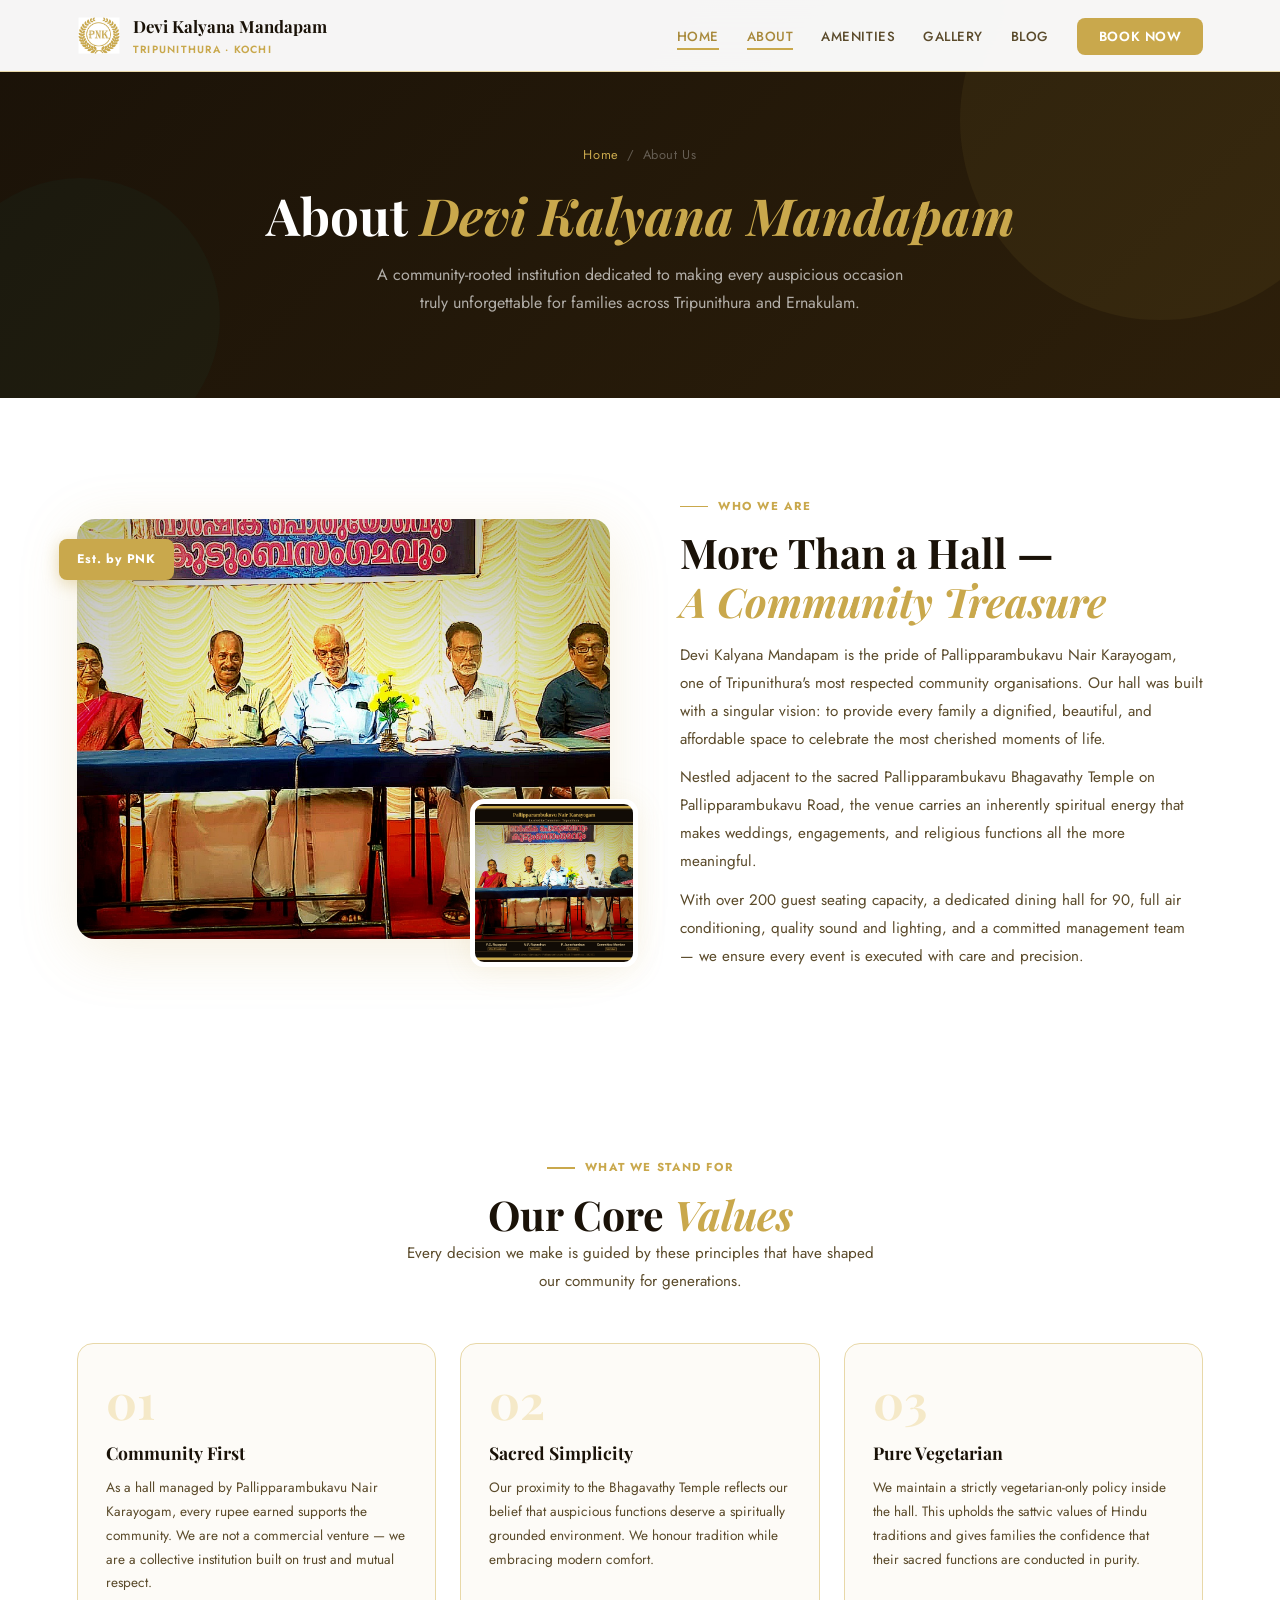
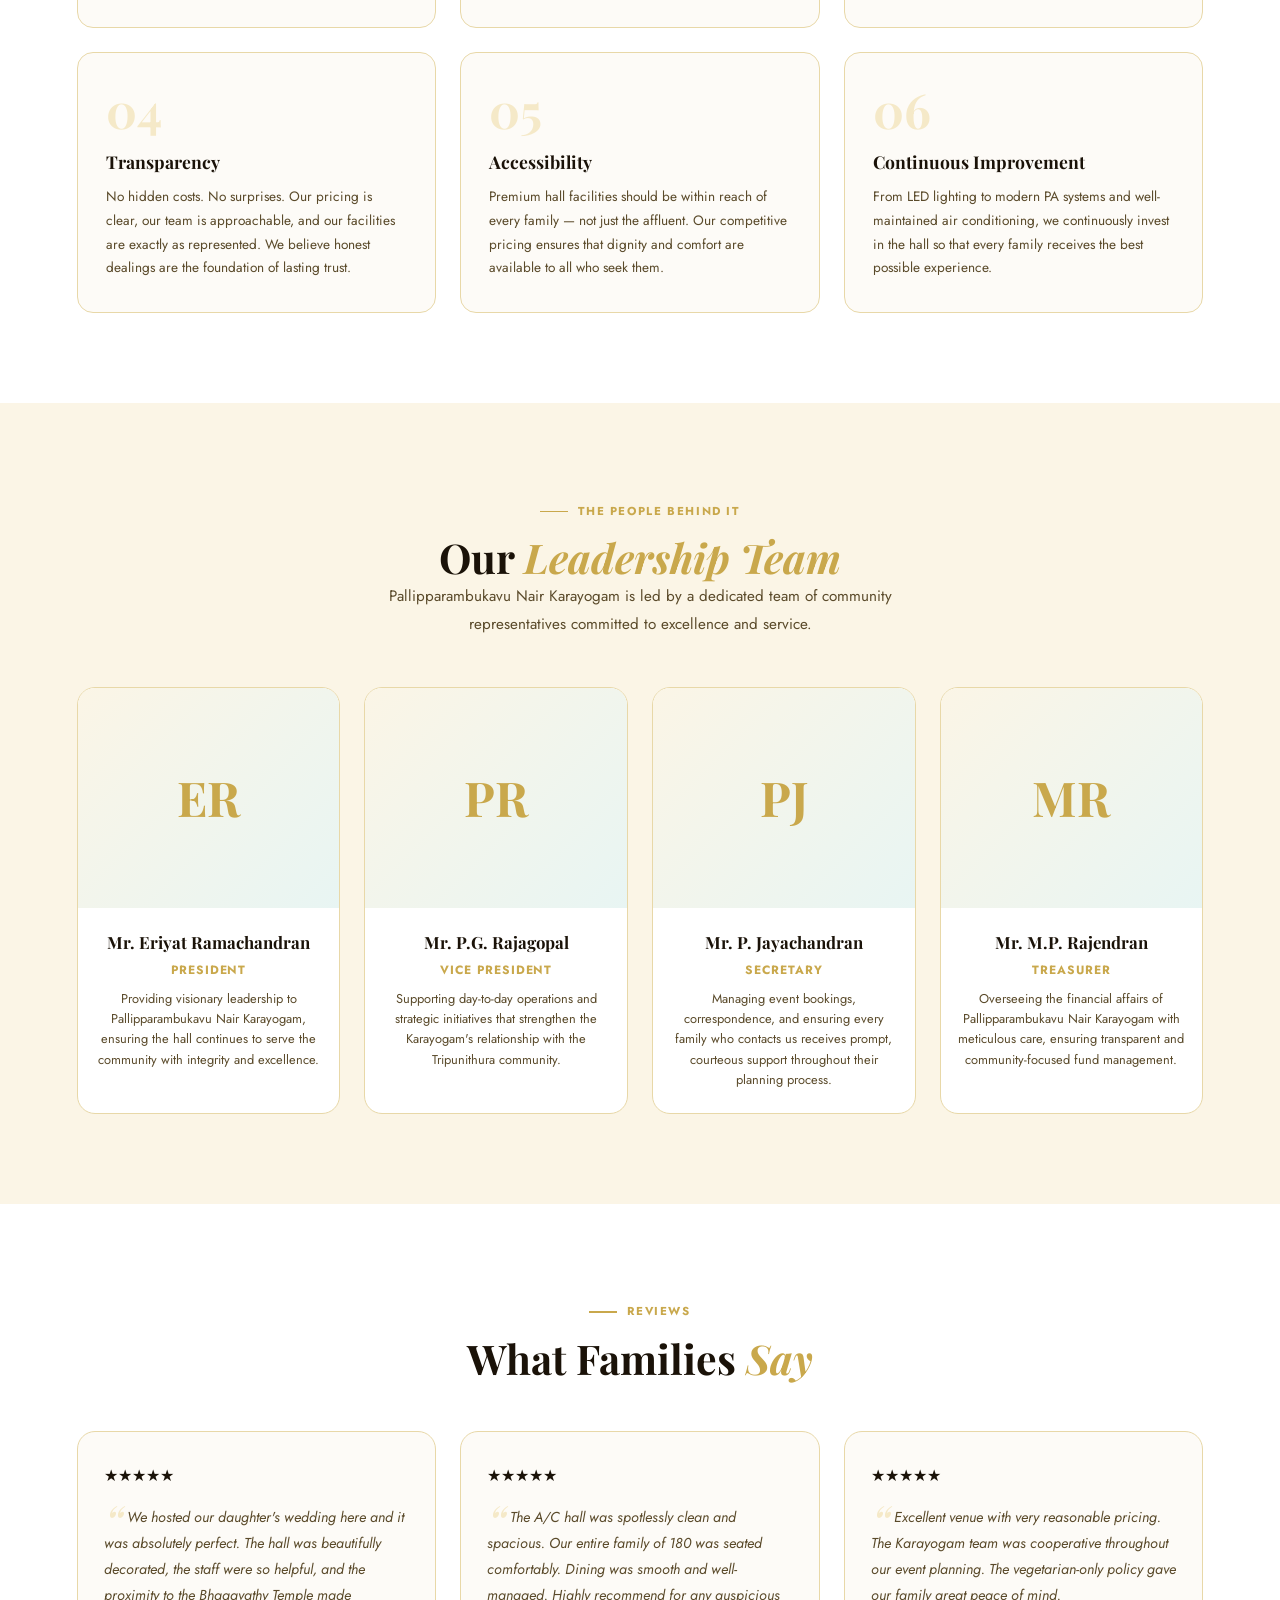
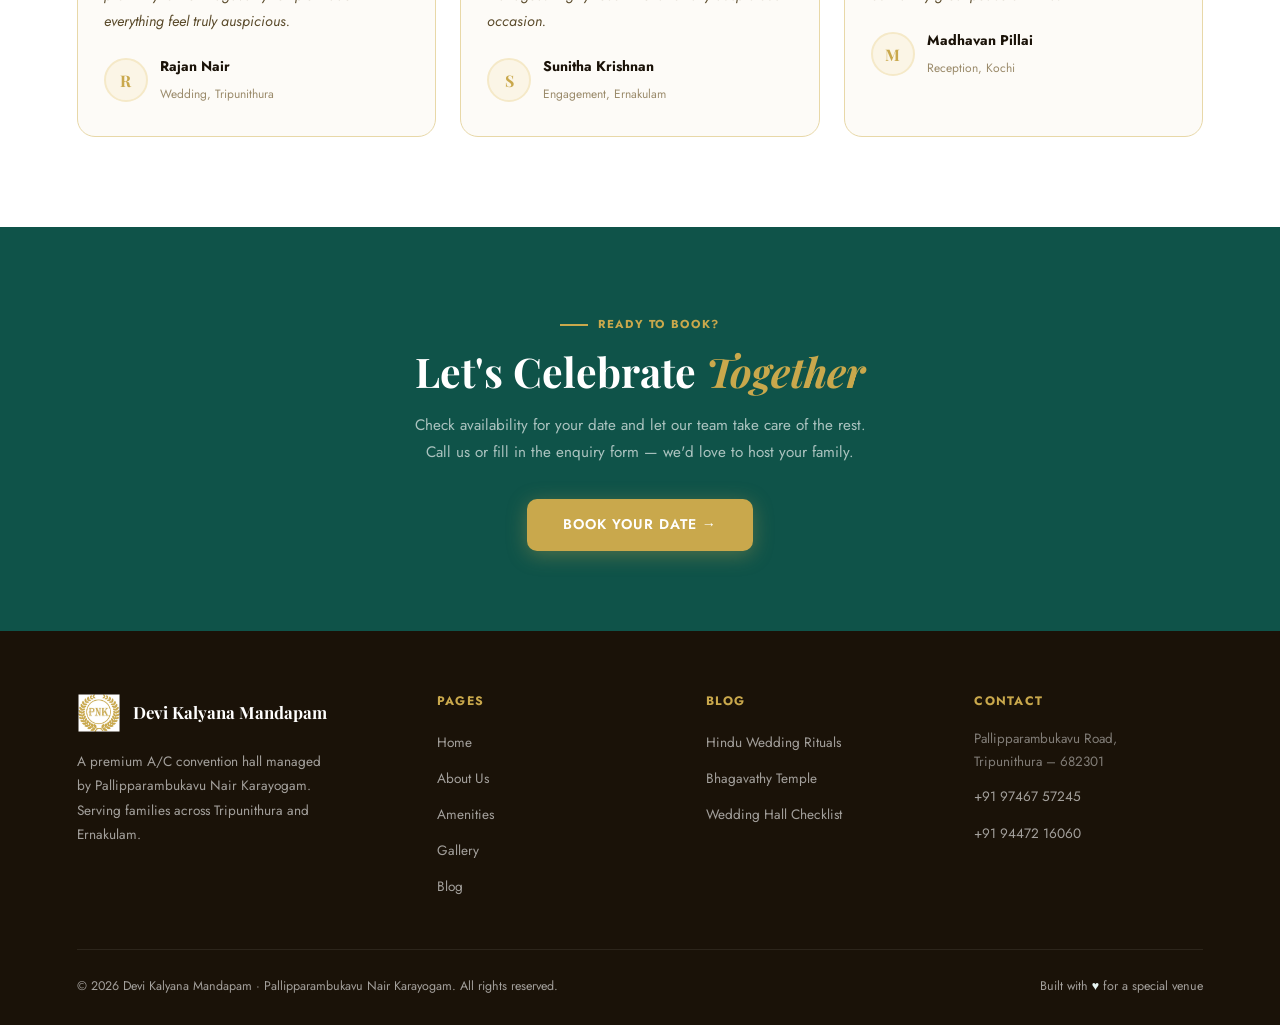
==== about/index.html @ cd29abdc "Add files via upload" ====
<!DOCTYPE html>
<html lang="en">
<head>
  <meta charset="UTF-8" />
  <meta name="viewport" content="width=device-width, initial-scale=1.0" />
  <link rel="icon" type="image/x-icon" href="../assets/favicom.png" />
  <title>About Us – Devi Kalyana Mandapam | Pallipparambukavu Nair Karayogam</title>
  <meta name="description" content="Learn about Devi Kalyana Mandapam and the Pallipparambukavu Nair Karayogam team behind it. A community-trusted convention hall in Tripunithura serving families since generations." />
  <link rel="canonical" href="https://devikalyanamandapam.in/about/" />
  <link rel="preconnect" href="https://fonts.googleapis.com" />
  <link rel="preconnect" href="https://fonts.gstatic.com" crossorigin />
  <link href="https://fonts.googleapis.com/css2?family=Playfair+Display:ital,wght@0,400;0,600;0,700;1,400;1,600&family=Jost:wght@300;400;500;600&display=swap" rel="stylesheet" />
  <link rel="stylesheet" href="../css/style.css" />
</head>
<body>

<!-- NAV -->
<nav id="navbar">
  <div class="nav-brand">
    <img src="../assets/PNK_Logo_Golden.png" alt="PNK Logo" class="nav-logo-img" />
    <div class="nav-brand-text"><span>Devi Kalyana Mandapam</span><span>Tripunithura · Kochi</span></div>
  </div>
  <ul class="nav-links">
    <li><a href="../index.html">Home</a></li>
    <li><a href="index.html" class="active">About</a></li>
    <li><a href="../amenities/index.html">Amenities</a></li>
    <li><a href="../gallery/index.html">Gallery</a></li>
    <li><a href="../blog/index.html">Blog</a></li>
    <li><a href="../index.html#contact" class="btn-nav">Book Now</a></li>
  </ul>
  <div class="hamburger" id="hamburger"><span></span><span></span><span></span></div>
</nav>
<div class="mobile-menu" id="mobileMenu">
  <a href="../index.html" class="mobile-link">Home</a>
  <a href="index.html" class="mobile-link">About</a>
  <a href="../amenities/index.html" class="mobile-link">Amenities</a>
  <a href="../gallery/index.html" class="mobile-link">Gallery</a>
  <a href="../blog/index.html" class="mobile-link">Blog</a>
  <a href="../index.html#contact" class="mobile-link">Contact &amp; Book</a>
</div>

<!-- PAGE HERO -->
<div class="page-hero">
  <div class="page-hero-inner">
    <div class="page-hero-breadcrumb"><a href="../index.html">Home</a><span>/</span><span>About Us</span></div>
    <h1>About <em>Devi Kalyana Mandapam</em></h1>
    <p>A community-rooted institution dedicated to making every auspicious occasion truly unforgettable for families across Tripunithura and Ernakulam.</p>
  </div>
</div>

<!-- ABOUT INTRO -->
<section class="about-page-intro">
  <div class="section-inner">
    <div class="about-grid">
      <div class="about-img-stack reveal">
        <img src="../assets/team-about-page.jpg" onerror="this.style.background='linear-gradient(135deg,#f5e9c8,#fbf5e6)';this.style.height='420px';this.removeAttribute('src')" alt="Devi Kalyana Mandapam decorated for engagement ceremony" class="about-img-main" />
        <img src="../assets/team-premium-card.jpg" onerror="this.style.display='none'" alt="Hall stage setup" class="about-img-thumb" />
        <div class="about-badge">Est. by PNK</div>
      </div>
      <div class="about-text reveal">
        <div class="section-tag">Who We Are</div>
        <h2 class="section-title">More Than a Hall —<br><em>A Community Treasure</em></h2>
        <p class="section-body">Devi Kalyana Mandapam is the pride of Pallipparambukavu Nair Karayogam, one of Tripunithura's most respected community organisations. Our hall was built with a singular vision: to provide every family a dignified, beautiful, and affordable space to celebrate the most cherished moments of life.</p>
        <p class="section-body mt-10">Nestled adjacent to the sacred Pallipparambukavu Bhagavathy Temple on Pallipparambukavu Road, the venue carries an inherently spiritual energy that makes weddings, engagements, and religious functions all the more meaningful.</p>
        <p class="section-body mt-10">With over 200 guest seating capacity, a dedicated dining hall for 90, full air conditioning, quality sound and lighting, and a committed management team — we ensure every event is executed with care and precision.</p>
      </div>
    </div>
  </div>
</section>

<!-- VALUES -->
<section class="values-section">
  <div class="section-inner">
    <div style="text-align:center;margin-bottom:14px" class="reveal">
      <div class="section-tag" style="justify-content:center">What We Stand For</div>
      <h2 class="section-title">Our Core <em>Values</em></h2>
      <p class="section-body" style="max-width:480px;margin:0 auto">Every decision we make is guided by these principles that have shaped our community for generations.</p>
    </div>
    <div class="values-grid">
      <div class="value-card reveal"><div class="value-num">01</div><h3>Community First</h3><p>As a hall managed by Pallipparambukavu Nair Karayogam, every rupee earned supports the community. We are not a commercial venture — we are a collective institution built on trust and mutual respect.</p></div>
      <div class="value-card reveal"><div class="value-num">02</div><h3>Sacred Simplicity</h3><p>Our proximity to the Bhagavathy Temple reflects our belief that auspicious functions deserve a spiritually grounded environment. We honour tradition while embracing modern comfort.</p></div>
      <div class="value-card reveal"><div class="value-num">03</div><h3>Pure Vegetarian</h3><p>We maintain a strictly vegetarian-only policy inside the hall. This upholds the sattvic values of Hindu traditions and gives families the confidence that their sacred functions are conducted in purity.</p></div>
      <div class="value-card reveal"><div class="value-num">04</div><h3>Transparency</h3><p>No hidden costs. No surprises. Our pricing is clear, our team is approachable, and our facilities are exactly as represented. We believe honest dealings are the foundation of lasting trust.</p></div>
      <div class="value-card reveal"><div class="value-num">05</div><h3>Accessibility</h3><p>Premium hall facilities should be within reach of every family — not just the affluent. Our competitive pricing ensures that dignity and comfort are available to all who seek them.</p></div>
      <div class="value-card reveal"><div class="value-num">06</div><h3>Continuous Improvement</h3><p>From LED lighting to modern PA systems and well-maintained air conditioning, we continuously invest in the hall so that every family receives the best possible experience.</p></div>
    </div>
  </div>
</section>

<!-- TEAM -->
<section class="team-section">
  <div class="section-inner">
    <div style="text-align:center;margin-bottom:14px" class="reveal">
      <div class="section-tag" style="justify-content:center">The People Behind It</div>
      <h2 class="section-title">Our <em>Leadership Team</em></h2>
      <p class="section-body" style="max-width:520px;margin:0 auto">Pallipparambukavu Nair Karayogam is led by a dedicated team of community representatives committed to excellence and service.</p>
    </div>
    <div class="team-grid">

      <div class="team-card reveal">
        <div class="team-photo">
          <!--   <img src="../assets/team-president.jpg" alt="Mr. Eriyat Ramachandran" /> -->
          <div class="team-photo-placeholder">ER</div>
        </div>
        <div class="team-info">
          <h3>Mr. Eriyat Ramachandran</h3>
          <span class="role">President</span>
          <p>Providing visionary leadership to Pallipparambukavu Nair Karayogam, ensuring the hall continues to serve the community with integrity and excellence.</p>
        </div>
      </div>

      <div class="team-card reveal">
        <div class="team-photo">
          <!-- <img src="../assets/team-vp.jpg" alt="Mr. P.G. Rajagopal" /> -->
          <div class="team-photo-placeholder">PR</div>
        </div>
        <div class="team-info">
          <h3>Mr. P.G. Rajagopal</h3>
          <span class="role">Vice President</span>
          <p>Supporting day-to-day operations and strategic initiatives that strengthen the Karayogam's relationship with the Tripunithura community.</p>
        </div>
      </div>

      <div class="team-card reveal">
        <div class="team-photo">
          <!--   <img src="../assets/team-secretary.jpg" alt="Mr. P. Jayachandran" /> -->
          <div class="team-photo-placeholder">PJ</div>
        </div>
        <div class="team-info">
          <h3>Mr. P. Jayachandran</h3>
          <span class="role">Secretary</span>
          <p>Managing event bookings, correspondence, and ensuring every family who contacts us receives prompt, courteous support throughout their planning process.</p>
        </div>
      </div>

      <div class="team-card reveal">
        <div class="team-photo">
          <!--   <img src="../assets/team-treasurer.jpg" alt="Mr. M.P. Rajendran" /> -->
          <div class="team-photo-placeholder">MR</div>
        </div>
        <div class="team-info">
          <h3>Mr. M.P. Rajendran</h3>
          <span class="role">Treasurer</span>
          <p>Overseeing the financial affairs of Pallipparambukavu Nair Karayogam with meticulous care, ensuring transparent and community-focused fund management.</p>
        </div>
      </div>

    </div>

    
  </div>
</section>

<!-- TESTIMONIALS -->
<section id="testimonials" style="background:var(--white)">
  <div class="section-inner">
    <div style="text-align:center;margin-bottom:14px" class="reveal">
      <div class="section-tag" style="justify-content:center">Reviews</div>
      <h2 class="section-title">What Families <em>Say</em></h2>
    </div>
    <div class="testimonials-grid">
      <div class="testi-card reveal"><div class="testi-stars">★★★★★</div><p class="testi-text">We hosted our daughter's wedding here and it was absolutely perfect. The hall was beautifully decorated, the staff were so helpful, and the proximity to the Bhagavathy Temple made everything feel truly auspicious.</p><div class="testi-author"><div class="testi-avatar">R</div><div><strong>Rajan Nair</strong><span>Wedding, Tripunithura</span></div></div></div>
      <div class="testi-card reveal"><div class="testi-stars">★★★★★</div><p class="testi-text">The A/C hall was spotlessly clean and spacious. Our entire family of 180 was seated comfortably. Dining was smooth and well-managed. Highly recommend for any auspicious occasion.</p><div class="testi-author"><div class="testi-avatar">S</div><div><strong>Sunitha Krishnan</strong><span>Engagement, Ernakulam</span></div></div></div>
      <div class="testi-card reveal"><div class="testi-stars">★★★★★</div><p class="testi-text">Excellent venue with very reasonable pricing. The Karayogam team was cooperative throughout our event planning. The vegetarian-only policy gave our family great peace of mind.</p><div class="testi-author"><div class="testi-avatar">M</div><div><strong>Madhavan Pillai</strong><span>Reception, Kochi</span></div></div></div>
    </div>
  </div>
</section>

<!-- CTA -->
<section style="background:var(--teal-dark);text-align:center;padding:80px 6%">
  <div class="section-inner">
    <div class="reveal">
      <div class="section-tag why-tag" style="justify-content:center">Ready to Book?</div>
      <h2 class="section-title why-title" style="margin-bottom:16px">Let's Celebrate <em>Together</em></h2>
      <p style="color:rgba(255,255,255,0.65);max-width:480px;margin:0 auto 32px;font-size:0.95rem;line-height:1.8">Check availability for your date and let our team take care of the rest. Call us or fill in the enquiry form — we'd love to host your family.</p>
      <a href="../index.html#contact" class="btn-gold">Book Your Date →</a>
    </div>
  </div>
</section>

<!-- FOOTER -->
<footer>
  <div class="footer-grid">
    <div class="footer-brand"><div class="footer-brand-logo"><img src="../assets/PNK_Logo_Golden.png" alt="PNK Logo" /><span>Devi Kalyana Mandapam</span></div><p>A premium A/C convention hall managed by Pallipparambukavu Nair Karayogam. Serving families across Tripunithura and Ernakulam.</p></div>
    <div class="footer-col"><h4>Pages</h4><ul><li><a href="../index.html">Home</a></li><li><a href="index.html">About Us</a></li><li><a href="../amenities/index.html">Amenities</a></li><li><a href="../gallery/index.html">Gallery</a></li><li><a href="../blog/index.html">Blog</a></li></ul></div>
    <div class="footer-col"><h4>Blog</h4><ul><li><a href="../blog/hindu-wedding-rituals-guide.html">Hindu Wedding Rituals</a></li><li><a href="../blog/pallipparambukavu-bhagavathy-temple.html">Bhagavathy Temple</a></li><li><a href="../blog/wedding-hall-checklist-kerala.html">Wedding Hall Checklist</a></li></ul></div>
    <div class="footer-col"><h4>Contact</h4><ul><li style="font-size:.84rem;line-height:1.7;color:rgba(255,255,255,0.45)">Pallipparambukavu Road,<br>Tripunithura – 682301</li><li><a href="tel:+919746757245">+91 97467 57245</a></li><li><a href="tel:+919447216060">+91 94472 16060</a></li></ul></div>
  </div>
  <div class="footer-bottom"><p>©  <span class="current-year"></span> Devi Kalyana Mandapam · Pallipparambukavu Nair Karayogam. All rights reserved.</p><p>Built with <span style="color:var(--teal-light)">♥</span> for a special venue</p></div>
</footer>

<script src="../js/main.js"></script>
</body>
</html>
---- css/style.css ----
/* ═══════════════════════════════════════
   DEVI KALYANA MANDAPAM — MAIN STYLESHEET
   ═══════════════════════════════════════ */

/* ── CSS VARIABLES ── */
:root {
  --gold:        #C9A84C;
  --gold-dark:   #A8893A;
  --gold-light:  #F0D98A;
  --gold-pale:   #FBF5E6;
  --gold-tint:   #F5E9C8;
  --white:       #FFFFFF;
  --off-white:   #FDFBF7;
  --teal:        #1A7A6E;
  --teal-dark:   #0F5349;
  --teal-light:  #E8F5F3;
  --text-dark:   #1A1208;
  --text-mid:    #5A4A2A;
  --text-light:  #9A8A6A;
  --border:      #E8D8A8;
  --shadow:      0 4px 30px rgba(201,168,76,0.12);
  --shadow-lg:   0 12px 60px rgba(201,168,76,0.18);
  --ff-head:     'Playfair Display', serif;
  --ff-body:     'Jost', sans-serif;
  --radius:      14px;
  --transition:  0.35s cubic-bezier(0.4,0,0.2,1);
}

/* ── RESET ── */
*, *::before, *::after { box-sizing: border-box; margin: 0; padding: 0; }
html { scroll-behavior: smooth; font-size: 16px; }
body {
  font-family: var(--ff-body);
  background: var(--off-white);
  color: var(--text-dark);
  line-height: 1.7;
  overflow-x: hidden;
}
img { max-width: 100%; display: block; }
a { text-decoration: none; color: inherit; }
ul { list-style: none; }

/* ── SCROLLBAR ── */
::-webkit-scrollbar { width: 5px; }
::-webkit-scrollbar-track { background: var(--gold-pale); }
::-webkit-scrollbar-thumb { background: var(--gold); border-radius: 3px; }

/* ═══════════════════════════════════════
   NAV
═══════════════════════════════════════ */
nav {
  position: fixed; top: 0; left: 0; right: 0; z-index: 999;
  display: flex; align-items: center; justify-content: space-between;
  padding: 0 6%; height: 72px;
  background: rgba(255,255,255,0.96);
  backdrop-filter: blur(16px);
  border-bottom: 1px solid var(--border);
  transition: box-shadow var(--transition);
}
nav.scrolled { box-shadow: 0 2px 30px rgba(201,168,76,0.15); }

.nav-brand { display: flex; align-items: center; gap: 12px; }
.nav-logo-img { width: 44px; height: 44px; object-fit: contain; }
.nav-brand-text span:first-child {
  display: block; font-family: var(--ff-head);
  font-size: 1.05rem; font-weight: 700; color: var(--text-dark);
}
.nav-brand-text span:last-child {
  display: block; font-size: 0.65rem; color: var(--gold);
  letter-spacing: 0.12em; text-transform: uppercase; font-weight: 600;
}

.nav-links { display: flex; align-items: center; gap: 28px; }
.nav-links a {
  font-size: 0.83rem; font-weight: 500; color: var(--text-mid);
  letter-spacing: 0.04em; text-transform: uppercase;
  position: relative; transition: color var(--transition);
}
.nav-links a::after {
  content: ''; position: absolute; bottom: -4px; left: 0;
  width: 0; height: 1.5px; background: var(--gold);
  transition: width var(--transition);
}
.nav-links a:hover, .nav-links a.active { color: var(--gold-dark); }
.nav-links a:hover::after, .nav-links a.active::after { width: 100%; }

.btn-nav {
  padding: 9px 22px; background: var(--gold);
  color: var(--white) !important; border-radius: 8px;
  font-weight: 600 !important;
  transition: background var(--transition), transform var(--transition) !important;
}
.btn-nav:hover { background: var(--gold-dark) !important; transform: translateY(-1px); }
.btn-nav::after { display: none !important; }

.hamburger { display: none; flex-direction: column; gap: 5px; cursor: pointer; padding: 5px; }
.hamburger span { display: block; width: 24px; height: 2px; background: var(--text-dark); border-radius: 2px; transition: var(--transition); }

/* ── MOBILE MENU ── */
.mobile-menu {
  display: none; position: fixed; top: 72px; left: 0; right: 0;
  background: var(--white); border-bottom: 1px solid var(--border);
  padding: 20px 6% 28px; z-index: 998;
  flex-direction: column; gap: 14px;
  box-shadow: var(--shadow);
}
.mobile-menu.open { display: flex; }
.mobile-menu a {
  font-size: 0.92rem; font-weight: 500; color: var(--text-mid);
  padding: 7px 0; border-bottom: 1px solid var(--border);
}

/* ═══════════════════════════════════════
   PAGE HERO (inner pages)
═══════════════════════════════════════ */
.page-hero {
  padding: 140px 6% 80px;
  background: linear-gradient(135deg, var(--text-dark) 0%, #2d1f0a 100%);
  text-align: center; position: relative; overflow: hidden;
}
.page-hero::before {
  content: ''; position: absolute; top: -80px; right: -80px;
  width: 400px; height: 400px; border-radius: 50%;
  background: rgba(201,168,76,0.07); pointer-events: none;
}
.page-hero::after {
  content: ''; position: absolute; bottom: -60px; left: -60px;
  width: 280px; height: 280px; border-radius: 50%;
  background: rgba(26,122,110,0.06); pointer-events: none;
}
.page-hero-inner { position: relative; z-index: 2; }
.page-hero-breadcrumb {
  display: inline-flex; align-items: center; gap: 8px;
  color: rgba(255,255,255,0.5); font-size: 0.8rem;
  margin-bottom: 20px; letter-spacing: 0.05em;
}
.page-hero-breadcrumb a { color: var(--gold); transition: opacity var(--transition); }
.page-hero-breadcrumb a:hover { opacity: 0.8; }
.page-hero-breadcrumb span { color: rgba(255,255,255,0.3); }
.page-hero h1 {
  font-family: var(--ff-head); font-size: clamp(2.2rem, 4vw, 3.4rem);
  font-weight: 700; color: var(--white); line-height: 1.15; margin-bottom: 16px;
}
.page-hero h1 em { font-style: italic; color: var(--gold); }
.page-hero p {
  color: rgba(255,255,255,0.65); font-size: 1rem;
  max-width: 540px; margin: 0 auto; line-height: 1.8;
}

/* ═══════════════════════════════════════
   SECTIONS — SHARED
═══════════════════════════════════════ */
section { padding: 90px 6%; }
.section-inner { max-width: 1160px; margin: 0 auto; }

.section-tag {
  display: inline-flex; align-items: center; gap: 10px;
  font-size: 0.72rem; font-weight: 700; letter-spacing: 0.14em;
  text-transform: uppercase; color: var(--gold); margin-bottom: 12px;
}
.section-tag::before {
  content: ''; width: 28px; height: 1.5px;
  background: var(--gold); display: block;
}
.section-title {
  font-family: var(--ff-head);
  font-size: clamp(1.9rem, 3.2vw, 2.65rem);
  font-weight: 700; color: var(--text-dark); line-height: 1.2;
}
.section-title em { font-style: italic; color: var(--gold); }
.section-body { color: var(--text-mid); font-size: 0.95rem; line-height: 1.85; margin-top: 14px; }
.mt-10 { margin-top: 10px; }

/* ── BUTTONS ── */
.btn-gold {
  display: inline-block; padding: 14px 36px;
  background: var(--gold); color: var(--white);
  border-radius: 10px; font-weight: 600; font-size: 0.88rem;
  letter-spacing: 0.07em; text-transform: uppercase;
  transition: all var(--transition);
  box-shadow: 0 4px 20px rgba(201,168,76,0.35);
}
.btn-gold:hover { background: var(--gold-dark); transform: translateY(-2px); box-shadow: 0 8px 32px rgba(201,168,76,0.42); }

.btn-outline-gold {
  display: inline-block; padding: 14px 36px;
  border: 2px solid var(--gold); color: var(--gold-dark);
  border-radius: 10px; font-weight: 600; font-size: 0.88rem;
  letter-spacing: 0.07em; text-transform: uppercase;
  transition: all var(--transition);
}
.btn-outline-gold:hover { background: var(--gold-pale); }

.btn-teal {
  display: inline-block; padding: 12px 28px;
  background: var(--teal); color: var(--white);
  border-radius: 8px; font-weight: 600; font-size: 0.85rem;
  transition: all var(--transition);
}
.btn-teal:hover { background: var(--teal-dark); transform: translateY(-1px); }

/* ── ANIMATIONS ── */
@keyframes fadeDown { from { opacity:0; transform:translateY(-20px); } to { opacity:1; transform:translateY(0); } }
@keyframes fadeUp   { from { opacity:0; transform:translateY(24px);  } to { opacity:1; transform:translateY(0); } }

.reveal { opacity:0; transform:translateY(22px); transition: opacity 0.65s ease, transform 0.65s ease; }
.reveal.visible { opacity:1; transform:translateY(0); }

/* ═══════════════════════════════════════
   HOMEPAGE HERO
═══════════════════════════════════════ */
#home {
  min-height: 100vh;
  background:
    radial-gradient(ellipse at 65% 30%, rgba(201,168,76,0.09) 0%, transparent 60%),
    radial-gradient(ellipse at 20% 80%, rgba(26,122,110,0.07) 0%, transparent 50%),
    var(--white);
  display: flex; align-items: center; justify-content: center;
  padding: 90px 6% 60px; text-align: center;
  position: relative; overflow: hidden;
}
#home::before, #home::after {
  content: ''; position: absolute;
  width: 320px; height: 320px; border-radius: 50%;
  border: 1px solid rgba(201,168,76,0.12); pointer-events: none;
}
#home::before { top: -100px; left: -100px; }
#home::after  { bottom: -100px; right: -100px; }

.hero-inner { max-width: 700px; position: relative; z-index: 2; }

.hero-logo-wrap {
  display: flex; justify-content: center; align-items: center;
  margin: 0 auto 32px;
  width: 160px; height: 160px;
  background: var(--gold-pale); border-radius: 50%;
  border: 2px solid var(--gold-tint);
  box-shadow: 0 0 0 10px rgba(201,168,76,0.06), var(--shadow);
  animation: fadeDown 0.8s ease both;
}
.hero-logo-wrap img { width: 116px; height: 116px; object-fit: contain; }

.hero-divider {
  display: flex; align-items: center; justify-content: center;
  gap: 14px; margin-bottom: 16px;
  animation: fadeUp 0.8s 0.15s ease both;
}
.hero-divider::before { content: ''; flex: 1; max-width: 80px; height: 1px; background: linear-gradient(to right, transparent, var(--gold)); }
.hero-divider::after  { content: ''; flex: 1; max-width: 80px; height: 1px; background: linear-gradient(to left,  transparent, var(--gold)); }
.hero-divider span { font-size: 0.68rem; letter-spacing: 0.18em; text-transform: uppercase; color: var(--gold); font-weight: 600; }

.hero-title { font-family: var(--ff-head); font-size: clamp(2.5rem,5vw,3.9rem); font-weight: 700; color: var(--text-dark); line-height: 1.15; margin-bottom: 8px; animation: fadeUp 0.8s 0.25s ease both; }
.hero-title em { font-style: italic; color: var(--gold); }
.hero-sub { font-family: var(--ff-head); font-size: 0.95rem; color: var(--teal); letter-spacing: 0.1em; text-transform: uppercase; margin-bottom: 20px; animation: fadeUp 0.8s 0.35s ease both; }
.hero-desc { color: var(--text-mid); font-size: 0.96rem; line-height: 1.85; max-width: 510px; margin: 0 auto 36px; animation: fadeUp 0.8s 0.45s ease both; }
.hero-cta { display: flex; gap: 14px; justify-content: center; flex-wrap: wrap; animation: fadeUp 0.8s 0.55s ease both; }

.hero-stats {
  display: flex; justify-content: center; margin-top: 56px;
  background: var(--white); border: 1px solid var(--border);
  border-radius: 16px; box-shadow: var(--shadow); overflow: hidden;
  animation: fadeUp 0.8s 0.65s ease both;
}
.hero-stat { flex: 1; padding: 22px 18px; text-align: center; border-right: 1px solid var(--border); }
.hero-stat:last-child { border-right: none; }
.hero-stat strong { display: block; font-family: var(--ff-head); font-size: 1.85rem; color: var(--gold); font-weight: 700; line-height: 1; }
.hero-stat strong sup { font-size: 0.95rem; }
.hero-stat span { font-size: 0.7rem; color: var(--text-light); text-transform: uppercase; letter-spacing: 0.07em; margin-top: 5px; display: block; }

/* ═══════════════════════════════════════
   ABOUT SECTION (homepage snippet)
═══════════════════════════════════════ */
#about-home { background: var(--gold-pale); }

.about-grid { display: grid; grid-template-columns: 1fr 1fr; gap: 70px; align-items: center; }
.about-img-stack { position: relative; }
.about-img-main { width: 100%; height: 420px; object-fit: cover; border-radius: 18px; box-shadow: var(--shadow-lg); }
.about-img-thumb { position: absolute; bottom: -28px; right: -28px; width: 168px; height: 168px; object-fit: cover; border-radius: 14px; border: 5px solid var(--white); box-shadow: var(--shadow); }
.about-badge { position: absolute; top: 20px; left: -18px; background: var(--gold); color: var(--white); padding: 10px 18px; border-radius: 8px; font-size: 0.78rem; font-weight: 700; letter-spacing: 0.05em; box-shadow: 0 4px 16px rgba(201,168,76,0.4); }
.about-text { padding-left: 10px; }
.about-points { display: grid; grid-template-columns: 1fr 1fr; gap: 12px; margin-top: 26px; }
.about-point { display: flex; align-items: flex-start; gap: 10px; background: var(--white); border-radius: 10px; padding: 13px; border: 1px solid var(--border); }
.apoint-icon { width: 33px; height: 33px; flex-shrink: 0; background: var(--gold); border-radius: 8px; display: flex; align-items: center; justify-content: center; }
.apoint-icon svg { width: 16px; height: 16px; fill: var(--white); stroke: none; }
.about-point strong { display: block; font-size: 0.87rem; color: var(--text-dark); margin-bottom: 2px; }
.about-point p { font-size: 0.79rem; color: var(--text-mid); line-height: 1.4; }

/* ═══════════════════════════════════════
   AMENITIES (homepage snippet + full page)
═══════════════════════════════════════ */
.amenities-head { display: flex; justify-content: space-between; align-items: flex-end; margin-bottom: 46px; flex-wrap: wrap; gap: 20px; }
.amenities-sub { color: var(--text-light); font-size: 0.87rem; max-width: 240px; text-align: right; }
.amenities-grid { display: grid; grid-template-columns: repeat(3,1fr); gap: 20px; }
.amenity-card {
  background: var(--off-white); border: 1px solid var(--border);
  border-radius: 16px; padding: 28px 24px;
  transition: all var(--transition); position: relative; overflow: hidden;
}
.amenity-card::after {
  content: ''; position: absolute; bottom: 0; left: 0; right: 0;
  height: 3px; background: linear-gradient(90deg, var(--gold), var(--gold-light));
  transform: scaleX(0); transform-origin: left; transition: transform var(--transition);
}
.amenity-card:hover { transform: translateY(-5px); box-shadow: var(--shadow-lg); border-color: var(--gold-tint); }
.amenity-card:hover::after { transform: scaleX(1); }
.am-icon { width: 50px; height: 50px; background: var(--gold-pale); border-radius: 12px; display: flex; align-items: center; justify-content: center; margin-bottom: 15px; border: 1px solid var(--gold-tint); transition: background var(--transition); }
.amenity-card:hover .am-icon { background: var(--gold); }
.am-icon svg { width: 23px; height: 23px; fill: none; stroke: var(--gold); stroke-width: 1.8; stroke-linecap: round; stroke-linejoin: round; transition: stroke var(--transition); }
.amenity-card:hover .am-icon svg { stroke: var(--white); }
.amenity-card h3 { font-family: var(--ff-head); font-size: 1.12rem; font-weight: 700; color: var(--text-dark); margin-bottom: 8px; }
.amenity-card p { font-size: 0.84rem; color: var(--text-mid); line-height: 1.7; }

/* Pricing Band */
.pricing-band {
  margin-top: 46px;
  background: linear-gradient(135deg, var(--text-dark) 0%, #2d1f0a 100%);
  border-radius: 20px; padding: 40px 50px;
  display: flex; align-items: center; justify-content: space-between;
  flex-wrap: wrap; gap: 26px; position: relative; overflow: hidden;
}
.pricing-band::before { content: ''; position: absolute; top: -60px; right: -60px; width: 220px; height: 220px; border-radius: 50%; background: rgba(201,168,76,0.07); pointer-events: none; }
.pband-left h3 { font-family: var(--ff-head); font-size: 1.45rem; color: var(--white); font-weight: 700; }
.pband-left p { color: rgba(255,255,255,0.55); font-size: 0.87rem; margin-top: 5px; }
.teal-pill { display: inline-block; background: var(--teal); color: var(--white); padding: 4px 14px; border-radius: 100px; font-size: 0.7rem; letter-spacing: 0.08em; font-weight: 600; text-transform: uppercase; margin-top: 10px; }
.price-boxes { display: flex; gap: 16px; flex-wrap: wrap; }
.price-box { background: rgba(201,168,76,0.12); border: 1px solid rgba(201,168,76,0.3); border-radius: 13px; padding: 18px 26px; text-align: center; min-width: 130px; }
.price-box .plabel { font-size: 0.68rem; text-transform: uppercase; letter-spacing: 0.1em; color: rgba(255,255,255,0.5); }
.price-box .pamount { font-family: var(--ff-head); font-size: 1.95rem; color: var(--gold); font-weight: 700; line-height: 1.1; }
.price-box .ptag { font-size: 0.7rem; color: rgba(255,255,255,0.4); margin-top: 2px; }

/* ═══════════════════════════════════════
   GALLERY (homepage + full page)
═══════════════════════════════════════ */
.gallery-head { text-align: center; margin-bottom: 46px; }
.gallery-head .section-tag { justify-content: center; }
.gallery-desc { margin: 8px auto 0; max-width: 460px; text-align: center; }
.gallery-grid { display: grid; grid-template-columns: repeat(3,1fr); grid-auto-rows: 220px; gap: 14px; }
.g-item { border-radius: 14px; overflow: hidden; position: relative; cursor: pointer; background: linear-gradient(135deg, var(--gold-tint), var(--gold-pale)); }
.g-item:first-child { grid-column: 1 / 3; }
.g-item img { width: 100%; height: 100%; object-fit: cover; transition: transform 0.5s ease; }
.g-item:hover img { transform: scale(1.06); }
.g-overlay { position: absolute; inset: 0; background: linear-gradient(to top, rgba(26,18,8,0.65) 0%, transparent 55%); opacity: 0; transition: opacity var(--transition); display: flex; align-items: flex-end; padding: 16px; }
.g-item:hover .g-overlay { opacity: 1; }
.g-overlay span { color: var(--white); font-size: 0.82rem; font-weight: 600; }

/* ═══════════════════════════════════════
   WHY US
═══════════════════════════════════════ */
#why-us { background: var(--teal-dark); position: relative; overflow: hidden; }
#why-us::before { content: ''; position: absolute; top: -80px; right: -80px; width: 380px; height: 380px; border-radius: 50%; background: rgba(201,168,76,0.06); pointer-events: none; }
.why-grid { display: grid; grid-template-columns: repeat(4,1fr); gap: 20px; margin-top: 44px; }
.why-card { background: rgba(255,255,255,0.05); border: 1px solid rgba(255,255,255,0.08); border-radius: 16px; padding: 26px 22px; transition: all var(--transition); }
.why-card:hover { background: rgba(201,168,76,0.1); border-color: rgba(201,168,76,0.3); transform: translateY(-4px); }
.why-num { font-family: var(--ff-head); font-size: 2.3rem; color: rgba(201,168,76,0.2); font-weight: 700; line-height: 1; margin-bottom: 13px; }
.why-card h4 { font-family: var(--ff-head); font-size: 1.07rem; color: var(--white); font-weight: 700; margin-bottom: 8px; }
.why-card p { font-size: 0.83rem; color: rgba(255,255,255,0.55); line-height: 1.7; }
.why-tag { color: var(--gold) !important; }
.why-title { color: var(--white) !important; }
.why-body { color: rgba(255,255,255,0.6) !important; }

/* ═══════════════════════════════════════
   TESTIMONIALS
═══════════════════════════════════════ */
#testimonials { background: var(--white); }
.testimonials-grid { display: grid; grid-template-columns: repeat(3,1fr); gap: 24px; margin-top: 48px; }
.testi-card {
  background: var(--off-white); border: 1px solid var(--border);
  border-radius: 18px; padding: 30px 26px;
  transition: all var(--transition); position: relative;
}
.testi-card:hover { transform: translateY(-4px); box-shadow: var(--shadow-lg); border-color: var(--gold-tint); }
.testi-stars { display: flex; gap: 4px; margin-bottom: 16px; }
.testi-stars svg { width: 16px; height: 16px; fill: var(--gold); }
.testi-text { font-size: 0.9rem; color: var(--text-mid); line-height: 1.8; font-style: italic; margin-bottom: 20px; }
.testi-text::before { content: '\201C'; font-family: var(--ff-head); font-size: 3rem; color: var(--gold-tint); line-height: 0; vertical-align: -1.2rem; margin-right: 4px; }
.testi-author { display: flex; align-items: center; gap: 12px; }
.testi-avatar {
  width: 44px; height: 44px; border-radius: 50%;
  background: var(--gold-pale); border: 2px solid var(--gold-tint);
  display: flex; align-items: center; justify-content: center;
  font-family: var(--ff-head); font-size: 1rem; color: var(--gold); font-weight: 700;
  flex-shrink: 0;
}
.testi-author strong { display: block; font-size: 0.88rem; color: var(--text-dark); }
.testi-author span { font-size: 0.75rem; color: var(--text-light); }

/* ═══════════════════════════════════════
   BLOG CARDS
═══════════════════════════════════════ */
#blog-home { background: var(--gold-pale); }
.blog-grid { display: grid; grid-template-columns: repeat(3,1fr); gap: 24px; margin-top: 48px; }
.blog-card {
  background: var(--white); border-radius: 16px;
  overflow: hidden; border: 1px solid var(--border);
  transition: all var(--transition);
}
.blog-card:hover { transform: translateY(-4px); box-shadow: var(--shadow-lg); }
.blog-card-img {
  height: 200px; overflow: hidden;
  background: linear-gradient(135deg, var(--gold-tint), var(--teal-light));
}
.blog-card-img img { width: 100%; height: 100%; object-fit: cover; transition: transform 0.5s ease; }
.blog-card:hover .blog-card-img img { transform: scale(1.06); }
.blog-card-body { padding: 22px 20px; }
.blog-tag {
  display: inline-block; font-size: 0.68rem; font-weight: 700;
  letter-spacing: 0.1em; text-transform: uppercase;
  color: var(--teal); background: var(--teal-light);
  padding: 3px 10px; border-radius: 100px; margin-bottom: 10px;
}
.blog-card-body h3 { font-family: var(--ff-head); font-size: 1.05rem; font-weight: 700; color: var(--text-dark); line-height: 1.35; margin-bottom: 10px; }
.blog-card-body h3 a { transition: color var(--transition); }
.blog-card-body h3 a:hover { color: var(--gold-dark); }
.blog-card-body p { font-size: 0.83rem; color: var(--text-mid); line-height: 1.7; }
.blog-meta { display: flex; align-items: center; gap: 12px; margin-top: 16px; padding-top: 14px; border-top: 1px solid var(--border); }
.blog-meta span { font-size: 0.75rem; color: var(--text-light); }
.blog-meta a { font-size: 0.75rem; color: var(--gold-dark); font-weight: 600; margin-left: auto; }

/* ═══════════════════════════════════════
   CONTACT
═══════════════════════════════════════ */
#contact { background: var(--white); }
.contact-grid { display: grid; grid-template-columns: 1fr 1.1fr; gap: 70px; align-items: start; }
.c-cards { display: flex; flex-direction: column; gap: 13px; margin-top: 30px; }
.c-card { display: flex; align-items: flex-start; gap: 13px; padding: 15px 17px; background: var(--gold-pale); border-radius: 12px; border: 1px solid var(--border); }
.c-icon { width: 40px; height: 40px; flex-shrink: 0; background: var(--gold); border-radius: 10px; display: flex; align-items: center; justify-content: center; }
.c-icon svg { width: 18px; height: 18px; fill: none; stroke: var(--white); stroke-width: 2; stroke-linecap: round; stroke-linejoin: round; }
.c-card strong { display: block; font-size: 0.7rem; text-transform: uppercase; letter-spacing: 0.08em; color: var(--gold); margin-bottom: 3px; }
.c-card p { font-size: 0.9rem; color: var(--text-dark); line-height: 1.65; }
.c-card a { color: var(--teal); transition: color var(--transition); }
.c-card a:hover { color: var(--teal-dark); }
.map-box { margin-top: 26px; border-radius: 14px; overflow: hidden; border: 1px solid var(--border); height: 200px; }
.map-box iframe { width: 100%; height: 100%; border: 0; }

/* Contact Form */
.contact-form { background: var(--off-white); border-radius: 20px; padding: 38px; border: 1px solid var(--border); box-shadow: var(--shadow); }
.contact-form h3 { font-family: var(--ff-head); font-size: 1.5rem; color: var(--text-dark); margin-bottom: 26px; }
.f-group { margin-bottom: 17px; }
.f-group label { display: block; font-size: 0.73rem; font-weight: 600; text-transform: uppercase; letter-spacing: 0.07em; color: var(--text-mid); margin-bottom: 6px; }
.f-group input,
.f-group select,
.f-group textarea {
  width: 100%; padding: 11px 14px;
  border: 1.5px solid var(--border); border-radius: 10px;
  font-family: var(--ff-body); font-size: 0.9rem;
  color: var(--text-dark); background: var(--white);
  outline: none; appearance: none;
  transition: border-color var(--transition), box-shadow var(--transition);
}
.f-group input:focus,
.f-group select:focus,
.f-group textarea:focus { border-color: var(--gold); box-shadow: 0 0 0 3px rgba(201,168,76,0.14); }
.f-group textarea { resize: vertical; min-height: 100px; }
.f-row { display: grid; grid-template-columns: 1fr 1fr; gap: 13px; }
.btn-submit {
  width: 100%; padding: 13px;
  background: var(--gold); color: var(--white); border: none;
  border-radius: 10px; font-family: var(--ff-body); font-size: 0.92rem;
  font-weight: 700; letter-spacing: 0.05em; cursor: pointer;
  transition: all var(--transition); margin-top: 4px;
}
.btn-submit:hover { background: var(--gold-dark); transform: translateY(-1px); box-shadow: 0 6px 24px rgba(201,168,76,0.35); }

/* ═══════════════════════════════════════
   FOOTER
═══════════════════════════════════════ */
footer { background: var(--text-dark); color: rgba(255,255,255,0.6); padding: 60px 6% 28px; }
.footer-grid { display: grid; grid-template-columns: 1.4fr 1fr 1fr 1fr; gap: 40px; max-width: 1160px; margin: 0 auto; padding-bottom: 40px; border-bottom: 1px solid rgba(255,255,255,0.08); }
.footer-brand-logo { display: flex; align-items: center; gap: 12px; margin-bottom: 14px; }
.footer-brand-logo img { width: 44px; height: 44px; object-fit: contain; }
.footer-brand-logo span { font-family: var(--ff-head); font-size: 1.05rem; color: var(--white); font-weight: 700; }
.footer-brand p { font-size: 0.85rem; line-height: 1.8; max-width: 260px; }
.footer-col h4 { color: var(--gold); font-size: 0.77rem; font-weight: 700; letter-spacing: 0.1em; text-transform: uppercase; margin-bottom: 16px; }
.footer-col li { margin-bottom: 9px; }
.footer-col a { font-size: 0.85rem; transition: color var(--transition); }
.footer-col a:hover { color: var(--gold); }
.footer-bottom { max-width: 1160px; margin: 26px auto 0; display: flex; justify-content: space-between; align-items: center; flex-wrap: wrap; gap: 10px; }
.footer-bottom p { font-size: 0.78rem; }
.footer-bottom a { color: var(--gold); }

/* ═══════════════════════════════════════
   ABOUT PAGE
═══════════════════════════════════════ */
.about-page-intro { background: var(--white); }
.about-page-intro .about-grid { gap: 60px; }

.team-section { background: var(--gold-pale); }
.team-grid { display: grid; grid-template-columns: repeat(4, 1fr); gap: 24px; margin-top: 48px; }
.team-card {
  background: var(--white); border-radius: 18px; overflow: hidden;
  border: 1px solid var(--border); transition: all var(--transition); text-align: center;
}
.team-card:hover { transform: translateY(-5px); box-shadow: var(--shadow-lg); }
.team-photo {
  height: 220px; overflow: hidden;
  background: linear-gradient(135deg, var(--gold-pale), var(--teal-light));
  position: relative;
}
.team-photo img { width: 100%; height: 100%; object-fit: cover; object-position: top; }
.team-photo-placeholder {
  width: 100%; height: 100%;
  display: flex; align-items: center; justify-content: center;
  font-family: var(--ff-head); font-size: 3rem;
  color: var(--gold); font-weight: 700;
}
.team-info { padding: 20px 16px 22px; }
.team-info h3 { font-family: var(--ff-head); font-size: 1.05rem; font-weight: 700; color: var(--text-dark); margin-bottom: 4px; }
.team-info .role { font-size: 0.75rem; color: var(--gold); font-weight: 700; letter-spacing: 0.08em; text-transform: uppercase; margin-bottom: 8px; display: block; }
.team-info p { font-size: 0.8rem; color: var(--text-mid); line-height: 1.6; }

.values-section { background: var(--white); }
.values-grid { display: grid; grid-template-columns: repeat(3, 1fr); gap: 24px; margin-top: 48px; }
.value-card {
  padding: 32px 28px; border-radius: 16px;
  border: 1px solid var(--border); background: var(--off-white);
  transition: all var(--transition);
}
.value-card:hover { border-color: var(--gold-tint); box-shadow: var(--shadow); }
.value-num { font-family: var(--ff-head); font-size: 3rem; color: var(--gold-tint); font-weight: 700; line-height: 1; margin-bottom: 14px; }
.value-card h3 { font-family: var(--ff-head); font-size: 1.1rem; color: var(--text-dark); margin-bottom: 8px; }
.value-card p { font-size: 0.85rem; color: var(--text-mid); line-height: 1.75; }

/* ═══════════════════════════════════════
   AMENITIES PAGE
═══════════════════════════════════════ */
.amenities-full-grid { display: grid; grid-template-columns: repeat(3,1fr); gap: 22px; }
.amenity-full-card {
  background: var(--white); border: 1px solid var(--border);
  border-radius: 18px; padding: 32px 26px;
  transition: all var(--transition);
}
.amenity-full-card:hover { transform: translateY(-5px); box-shadow: var(--shadow-lg); border-color: var(--gold-tint); }
.amenity-full-card .am-icon { margin-bottom: 18px; }
.amenity-full-card h3 { font-family: var(--ff-head); font-size: 1.2rem; color: var(--text-dark); margin-bottom: 10px; }
.amenity-full-card p { font-size: 0.87rem; color: var(--text-mid); line-height: 1.75; }

.faq-section { background: var(--gold-pale); }
.faq-list { margin-top: 44px; display: flex; flex-direction: column; gap: 14px; }
.faq-item {
  background: var(--white); border-radius: 12px;
  border: 1px solid var(--border); overflow: hidden;
}
.faq-q {
  display: flex; align-items: center; justify-content: space-between;
  padding: 18px 22px; cursor: pointer;
  font-weight: 600; font-size: 0.95rem; color: var(--text-dark);
  transition: color var(--transition);
  user-select: none;
}
.faq-q:hover { color: var(--gold-dark); }
.faq-q svg { width: 20px; height: 20px; stroke: var(--gold); flex-shrink: 0; transition: transform var(--transition); }
.faq-item.open .faq-q svg { transform: rotate(180deg); }
.faq-a { max-height: 0; overflow: hidden; transition: max-height 0.4s ease, padding 0.3s ease; }
.faq-item.open .faq-a { max-height: 300px; }
.faq-a p { padding: 0 22px 18px; font-size: 0.88rem; color: var(--text-mid); line-height: 1.8; }

/* ═══════════════════════════════════════
   GALLERY PAGE
═══════════════════════════════════════ */
.gallery-full-grid {
  display: grid;
  grid-template-columns: repeat(3, 1fr);
  gap: 16px;
}
.gallery-full-item {
  border-radius: 14px; overflow: hidden;
  position: relative; cursor: pointer;
  background: var(--gold-pale);
}
.gallery-full-item img { width: 100%; height: 260px; object-fit: cover; transition: transform 0.5s ease; display: block; }
.gallery-full-item:hover img { transform: scale(1.05); }
.gallery-full-item .g-overlay { opacity: 0; transition: opacity var(--transition); }
.gallery-full-item:hover .g-overlay { opacity: 1; }

/* Lightbox */
.lightbox {
  display: none; position: fixed; inset: 0; z-index: 2000;
  background: rgba(0,0,0,0.92); align-items: center; justify-content: center;
}
.lightbox.open { display: flex; }
.lightbox-img { max-width: 90vw; max-height: 85vh; border-radius: 10px; object-fit: contain; }
.lightbox-close {
  position: absolute; top: 24px; right: 28px;
  color: var(--white); font-size: 2rem; cursor: pointer;
  width: 40px; height: 40px; display: flex; align-items: center; justify-content: center;
  background: rgba(255,255,255,0.1); border-radius: 50%;
}
.lightbox-prev, .lightbox-next {
  position: absolute; top: 50%; transform: translateY(-50%);
  background: rgba(201,168,76,0.3); color: var(--white);
  width: 48px; height: 48px; border-radius: 50%;
  display: flex; align-items: center; justify-content: center;
  cursor: pointer; font-size: 1.4rem;
  transition: background var(--transition);
}
.lightbox-prev:hover, .lightbox-next:hover { background: var(--gold); }
.lightbox-prev { left: 24px; }
.lightbox-next { right: 24px; }

/* ═══════════════════════════════════════
   BLOG PAGE
═══════════════════════════════════════ */
.blog-full-grid { display: grid; grid-template-columns: 1fr 1fr 1fr; gap: 28px; }
.blog-filter { display: flex; gap: 10px; flex-wrap: wrap; margin-bottom: 40px; }
.filter-btn {
  padding: 7px 18px; border-radius: 100px;
  font-size: 0.78rem; font-weight: 600; cursor: pointer;
  border: 1.5px solid var(--border); background: var(--white);
  color: var(--text-mid); transition: all var(--transition);
}
.filter-btn:hover, .filter-btn.active { background: var(--gold); border-color: var(--gold); color: var(--white); }

/* Blog Post (single) */
.blog-post-wrap { max-width: 780px; margin: 0 auto; }
.blog-post-meta { display: flex; gap: 16px; flex-wrap: wrap; align-items: center; margin-bottom: 28px; }
.blog-post-meta .blog-tag { margin-bottom: 0; }
.blog-post-meta span { font-size: 0.8rem; color: var(--text-light); }
.blog-post-hero-img { width: 100%; height: 420px; object-fit: contain; border-radius: 18px; margin-bottom: 40px; box-shadow: var(--shadow-lg); }
.blog-post-content { font-size: 0.97rem; color: var(--text-mid); line-height: 1.9; }
.blog-post-content h2 { font-family: var(--ff-head); font-size: 1.7rem; color: var(--text-dark); margin: 36px 0 14px; }
.blog-post-content h3 { font-family: var(--ff-head); font-size: 1.25rem; color: var(--text-dark); margin: 28px 0 10px; }
.blog-post-content p { margin-bottom: 18px; }
.blog-post-content ul { margin: 16px 0 20px 20px; }
.blog-post-content ul li { list-style: disc; margin-bottom: 8px; }
.blog-post-content blockquote {
  border-left: 4px solid var(--gold); padding: 16px 20px;
  background: var(--gold-pale); border-radius: 0 10px 10px 0;
  margin: 24px 0; font-style: italic; color: var(--text-mid);
}
.blog-post-content strong { color: var(--text-dark); }
.blog-related { margin-top: 60px; padding-top: 50px; border-top: 1px solid var(--border); }
.blog-related h3 { font-family: var(--ff-head); font-size: 1.5rem; color: var(--text-dark); margin-bottom: 28px; }

/* ═══════════════════════════════════════
   RESPONSIVE
═══════════════════════════════════════ */
@media (max-width: 1024px) {
  .footer-grid { grid-template-columns: 1fr 1fr; }
  .team-grid { grid-template-columns: repeat(2, 1fr); }
  .blog-full-grid { grid-template-columns: 1fr 1fr; }
  .gallery-full-grid { grid-template-columns: 1fr 1fr; }
}
@media (max-width: 900px) {
  .about-grid { grid-template-columns: 1fr; gap: 40px; }
  .about-img-thumb, .about-badge { display: none; }
  .amenities-grid, .amenities-full-grid { grid-template-columns: 1fr 1fr; }
  .gallery-grid { grid-template-columns: 1fr 1fr; grid-auto-rows: 200px; }
  .g-item:first-child { grid-column: 1 / 3; }
  .why-grid { grid-template-columns: 1fr 1fr; }
  .contact-grid { grid-template-columns: 1fr; }
  .testimonials-grid { grid-template-columns: 1fr 1fr; }
  .blog-grid { grid-template-columns: 1fr 1fr; }
  .values-grid { grid-template-columns: 1fr 1fr; }
  .nav-links { display: none; }
  .hamburger { display: flex; }
  .pricing-band { padding: 28px 22px; }
  .contact-form { padding: 26px 18px; }
}
@media (max-width: 640px) {
  .amenities-grid, .amenities-full-grid, .why-grid,
  .testimonials-grid, .blog-grid, .blog-full-grid,
  .values-grid, .team-grid, .gallery-full-grid { grid-template-columns: 1fr; }
  .gallery-grid { grid-template-columns: 1fr; grid-auto-rows: 200px; }
  .g-item:first-child { grid-column: 1; }
  .f-row { grid-template-columns: 1fr; }
  section { padding: 70px 5%; }
  .hero-stats { flex-direction: column; }
  .hero-stat { border-right: none; border-bottom: 1px solid var(--border); }
  .hero-stat:last-child { border-bottom: none; }
  .price-boxes { flex-direction: column; }
  .pricing-band { justify-content: center; text-align: center; }
  .footer-grid { grid-template-columns: 1fr; gap: 26px; }
  .page-hero { padding: 120px 5% 60px; }
}
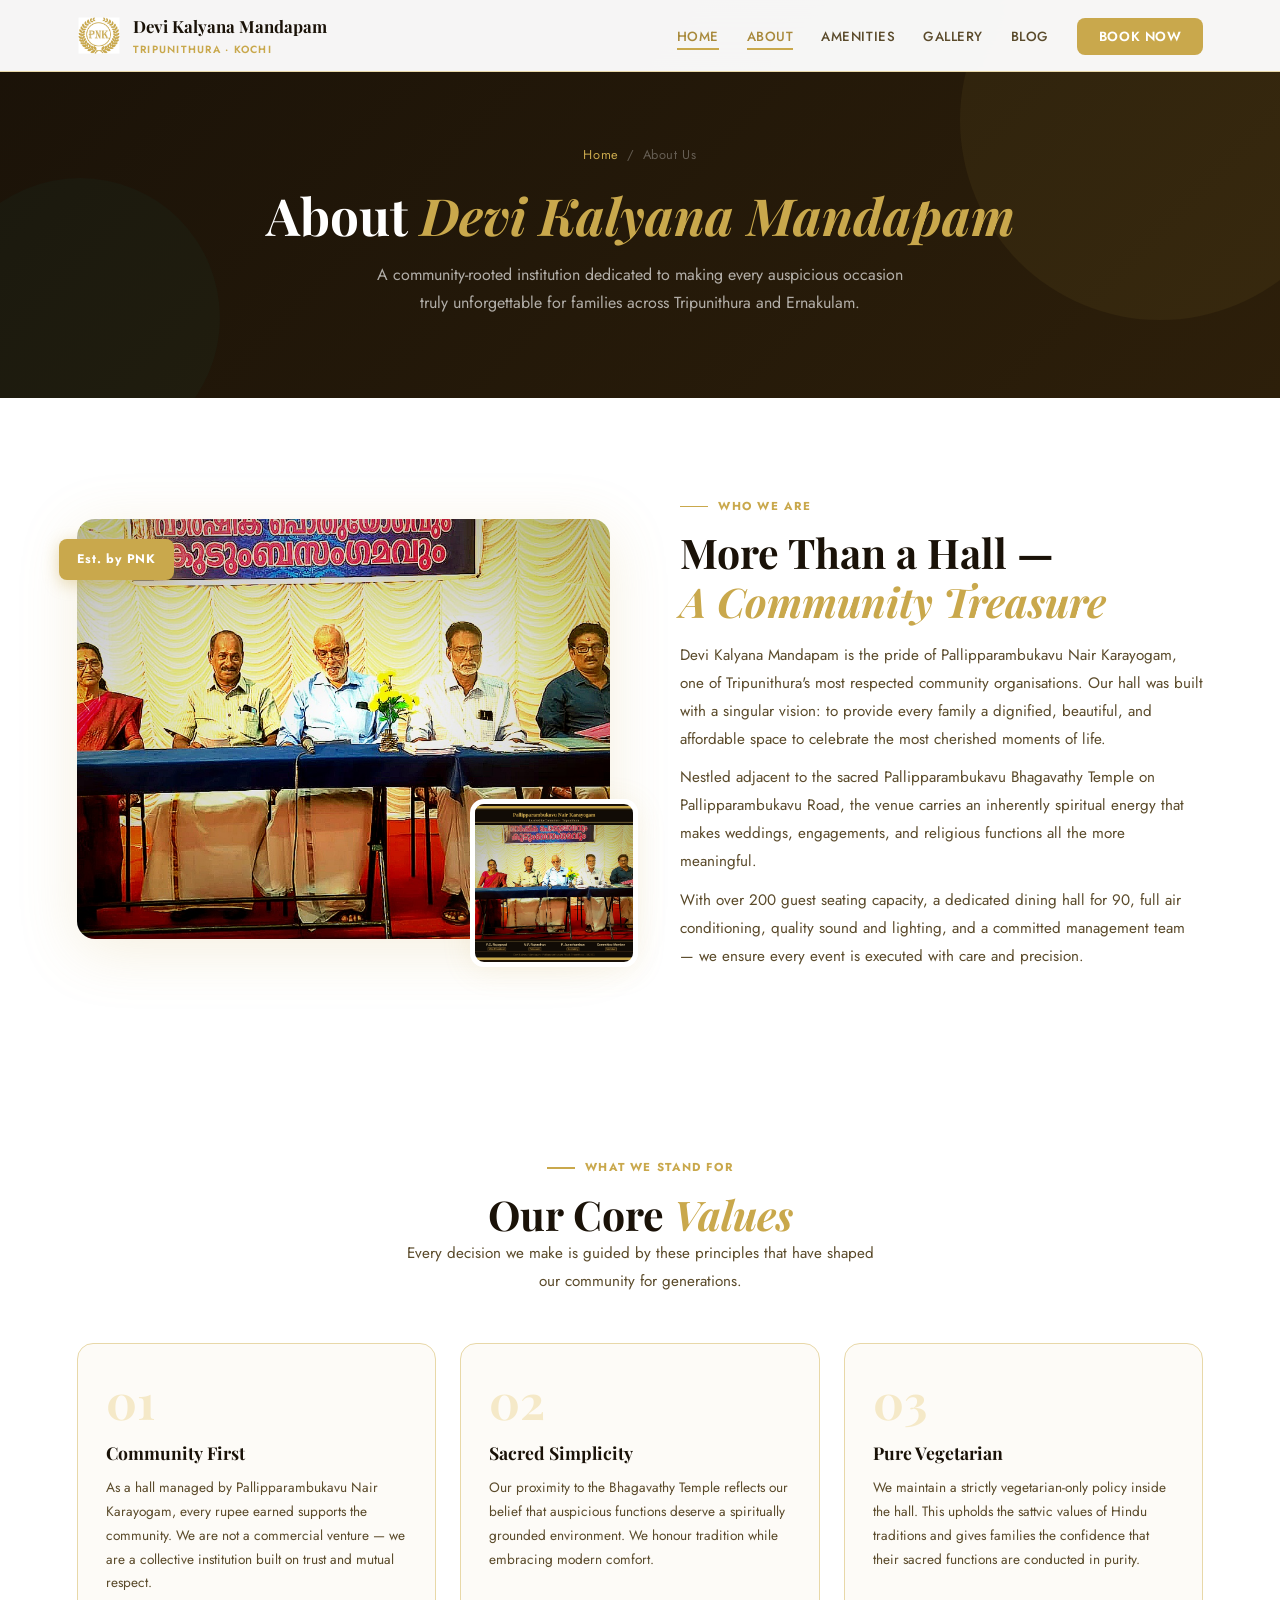
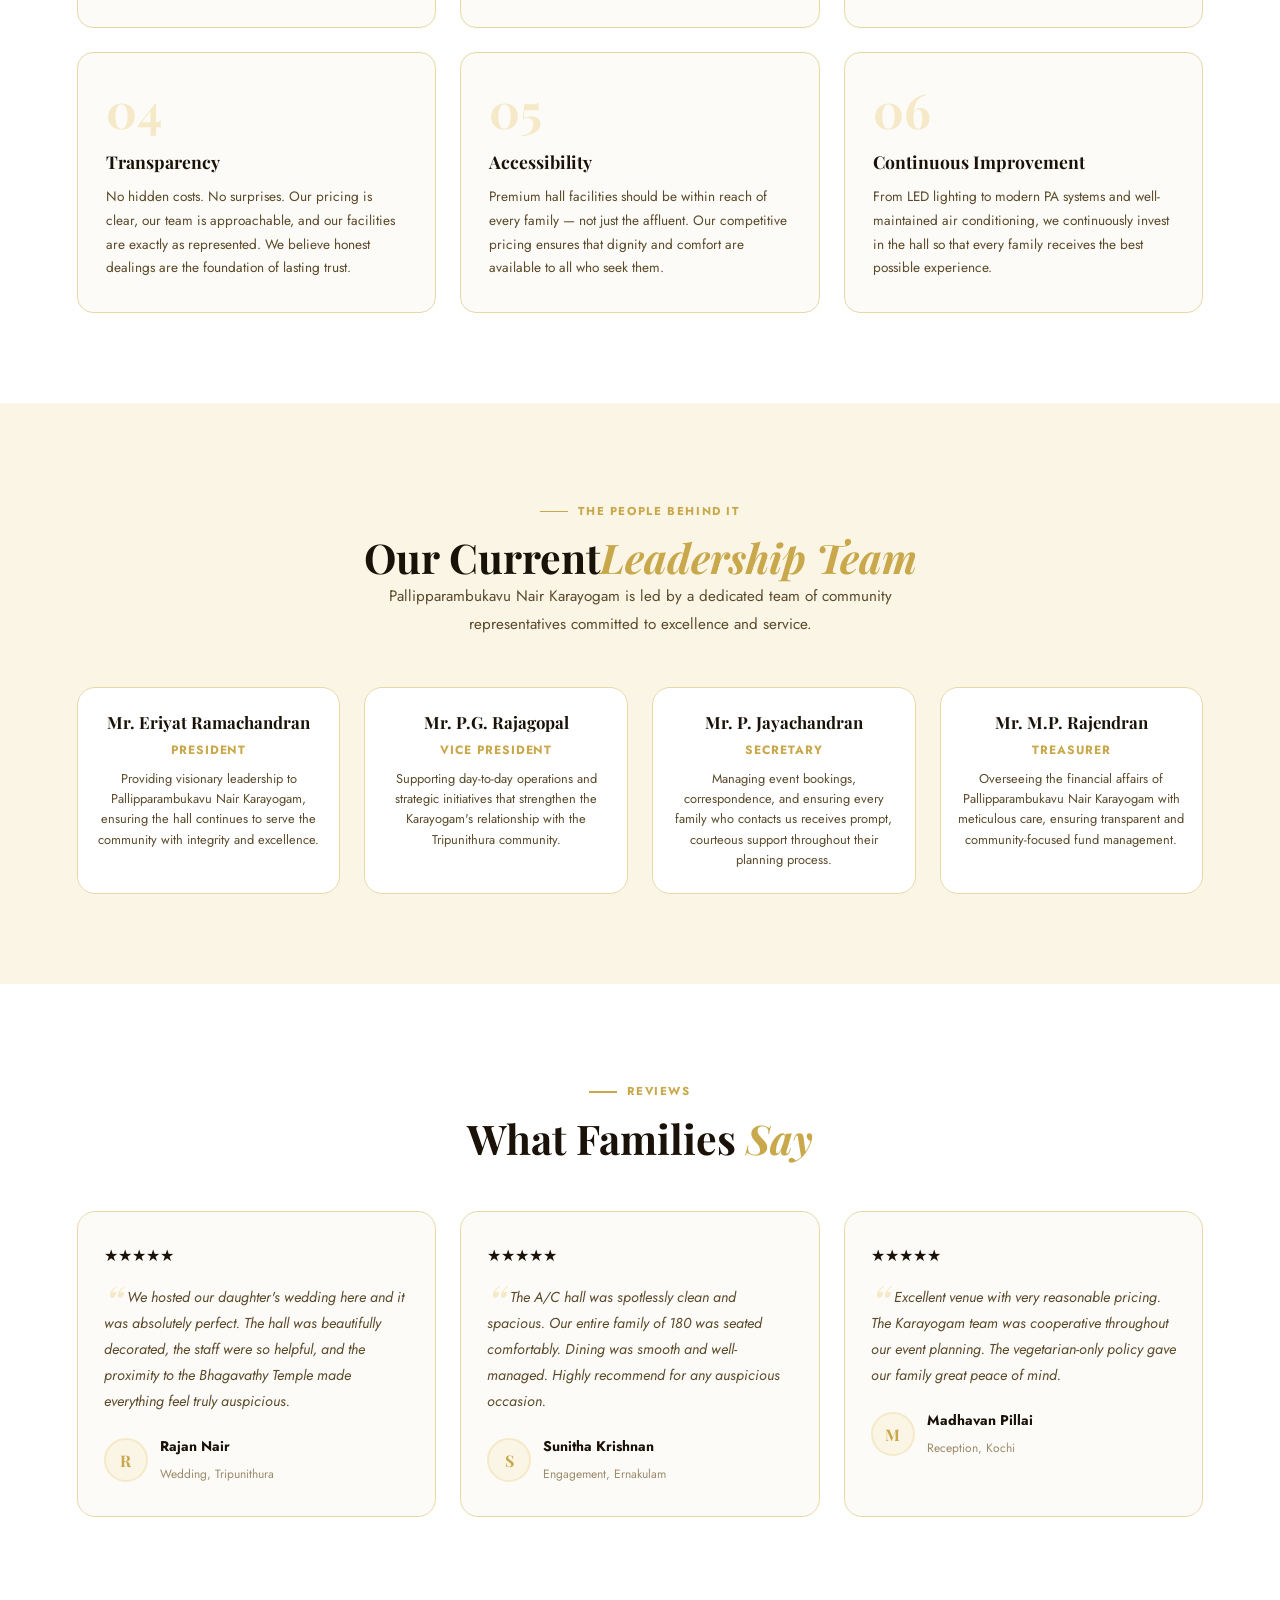
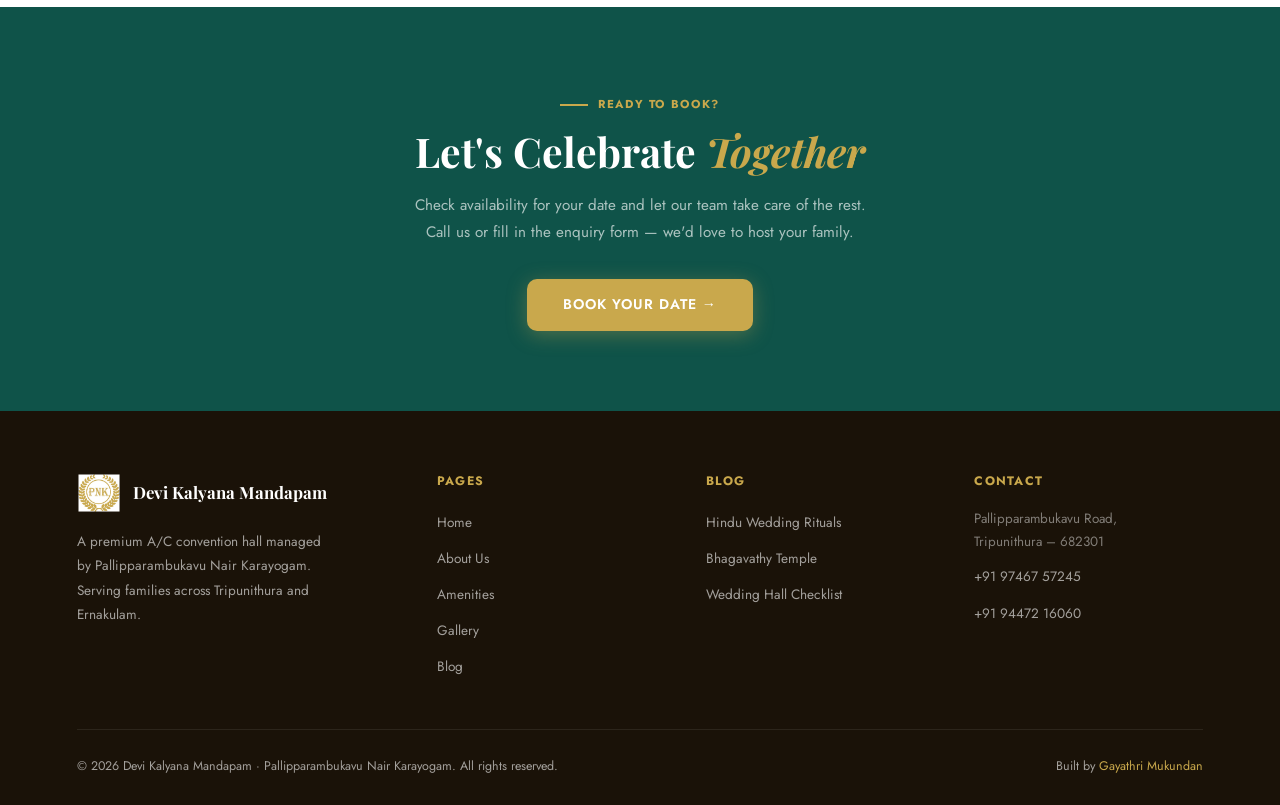
==== commit 24441ccf: "Add files via upload" ====
--- a/about/index.html
+++ b/about/index.html
@@ -92,16 +92,12 @@
   <div class="section-inner">
     <div style="text-align:center;margin-bottom:14px" class="reveal">
       <div class="section-tag" style="justify-content:center">The People Behind It</div>
-      <h2 class="section-title">Our <em>Leadership Team</em></h2>
+      <h2 class="section-title">Our Current<em>Leadership Team</em></h2>
       <p class="section-body" style="max-width:520px;margin:0 auto">Pallipparambukavu Nair Karayogam is led by a dedicated team of community representatives committed to excellence and service.</p>
     </div>
     <div class="team-grid">
 
       <div class="team-card reveal">
-        <div class="team-photo">
-          <!--   <img src="../assets/team-president.jpg" alt="Mr. Eriyat Ramachandran" /> -->
-          <div class="team-photo-placeholder">ER</div>
-        </div>
         <div class="team-info">
           <h3>Mr. Eriyat Ramachandran</h3>
           <span class="role">President</span>
@@ -110,10 +106,6 @@
       </div>
 
       <div class="team-card reveal">
-        <div class="team-photo">
-          <!-- <img src="../assets/team-vp.jpg" alt="Mr. P.G. Rajagopal" /> -->
-          <div class="team-photo-placeholder">PR</div>
-        </div>
         <div class="team-info">
           <h3>Mr. P.G. Rajagopal</h3>
           <span class="role">Vice President</span>
@@ -122,10 +114,6 @@
       </div>
 
       <div class="team-card reveal">
-        <div class="team-photo">
-          <!--   <img src="../assets/team-secretary.jpg" alt="Mr. P. Jayachandran" /> -->
-          <div class="team-photo-placeholder">PJ</div>
-        </div>
         <div class="team-info">
           <h3>Mr. P. Jayachandran</h3>
           <span class="role">Secretary</span>
@@ -134,10 +122,6 @@
       </div>
 
       <div class="team-card reveal">
-        <div class="team-photo">
-          <!--   <img src="../assets/team-treasurer.jpg" alt="Mr. M.P. Rajendran" /> -->
-          <div class="team-photo-placeholder">MR</div>
-        </div>
         <div class="team-info">
           <h3>Mr. M.P. Rajendran</h3>
           <span class="role">Treasurer</span>
@@ -186,7 +170,7 @@
     <div class="footer-col"><h4>Blog</h4><ul><li><a href="../blog/hindu-wedding-rituals-guide.html">Hindu Wedding Rituals</a></li><li><a href="../blog/pallipparambukavu-bhagavathy-temple.html">Bhagavathy Temple</a></li><li><a href="../blog/wedding-hall-checklist-kerala.html">Wedding Hall Checklist</a></li></ul></div>
     <div class="footer-col"><h4>Contact</h4><ul><li style="font-size:.84rem;line-height:1.7;color:rgba(255,255,255,0.45)">Pallipparambukavu Road,<br>Tripunithura – 682301</li><li><a href="tel:+919746757245">+91 97467 57245</a></li><li><a href="tel:+919447216060">+91 94472 16060</a></li></ul></div>
   </div>
-  <div class="footer-bottom"><p>©  <span class="current-year"></span> Devi Kalyana Mandapam · Pallipparambukavu Nair Karayogam. All rights reserved.</p><p>Built with <span style="color:var(--teal-light)">♥</span> for a special venue</p></div>
+  <div class="footer-bottom"><p>© <span class="current-year"></span> Devi Kalyana Mandapam · Pallipparambukavu Nair Karayogam. All rights reserved.</p><p>Built by <span style="color:var(--teal-light)"><a href="https://gayathri282.github.io/Gayathri.github.io/" target="_blank">Gayathri Mukundan</a></span></p></div>
 </footer>
 
 <script src="../js/main.js"></script>
--- a/css/style.css
+++ b/css/style.css
@@ -489,6 +489,7 @@
 .team-card {
   background: var(--white); border-radius: 18px; overflow: hidden;
   border: 1px solid var(--border); transition: all var(--transition); text-align: center;
+  height: auto;
 }
 .team-card:hover { transform: translateY(-5px); box-shadow: var(--shadow-lg); }
 .team-photo {
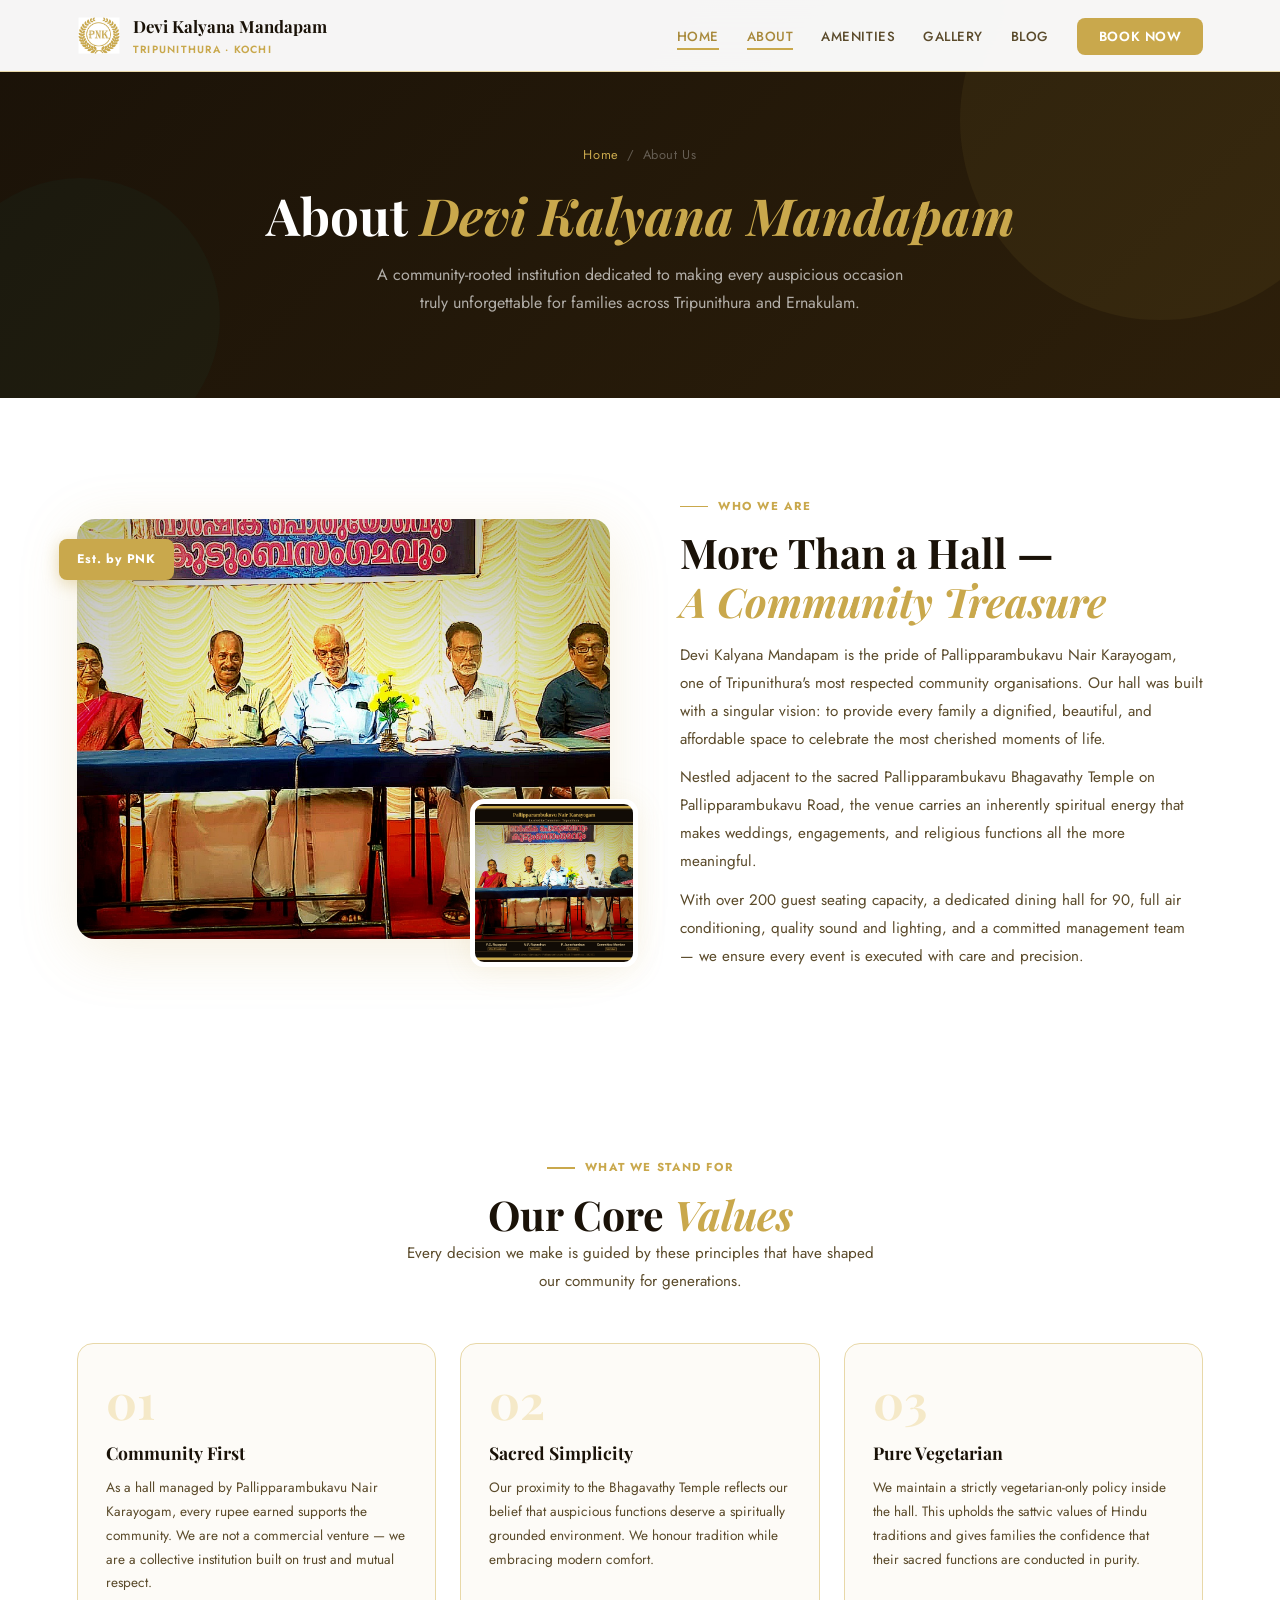
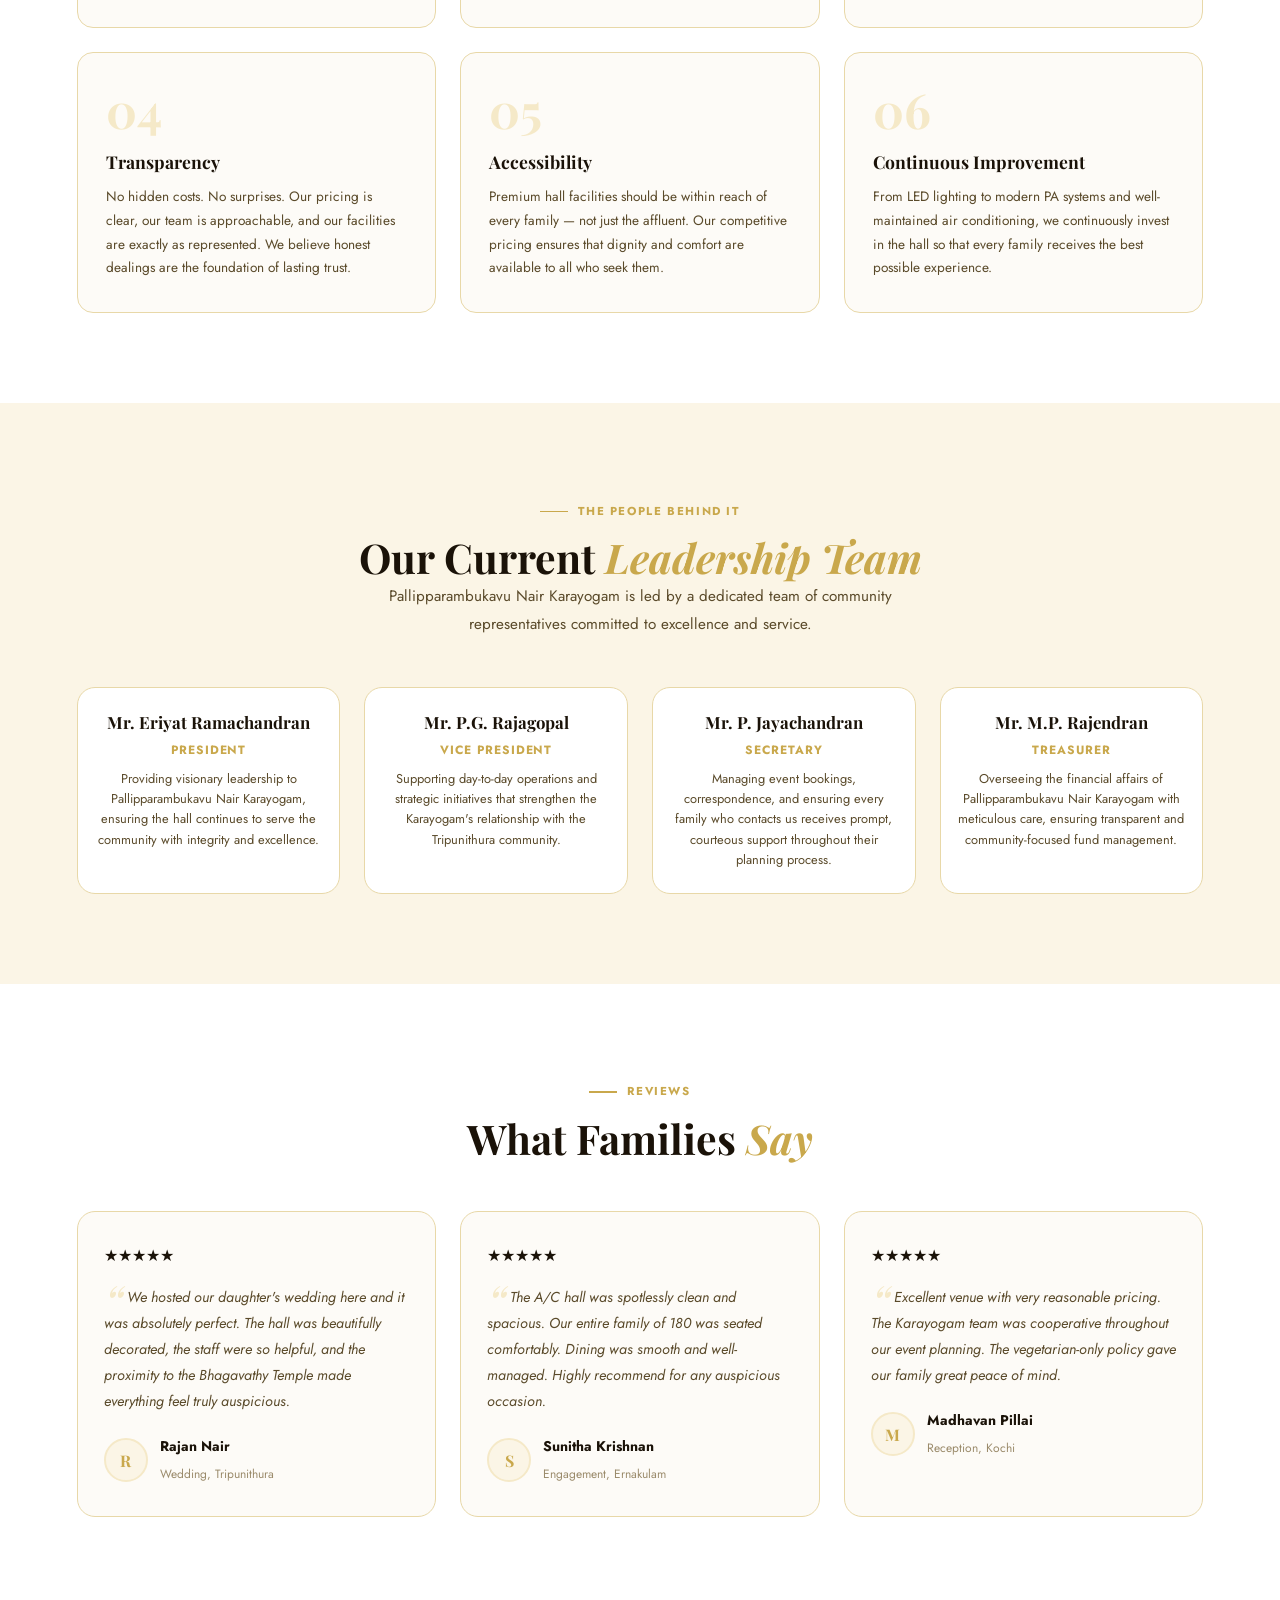
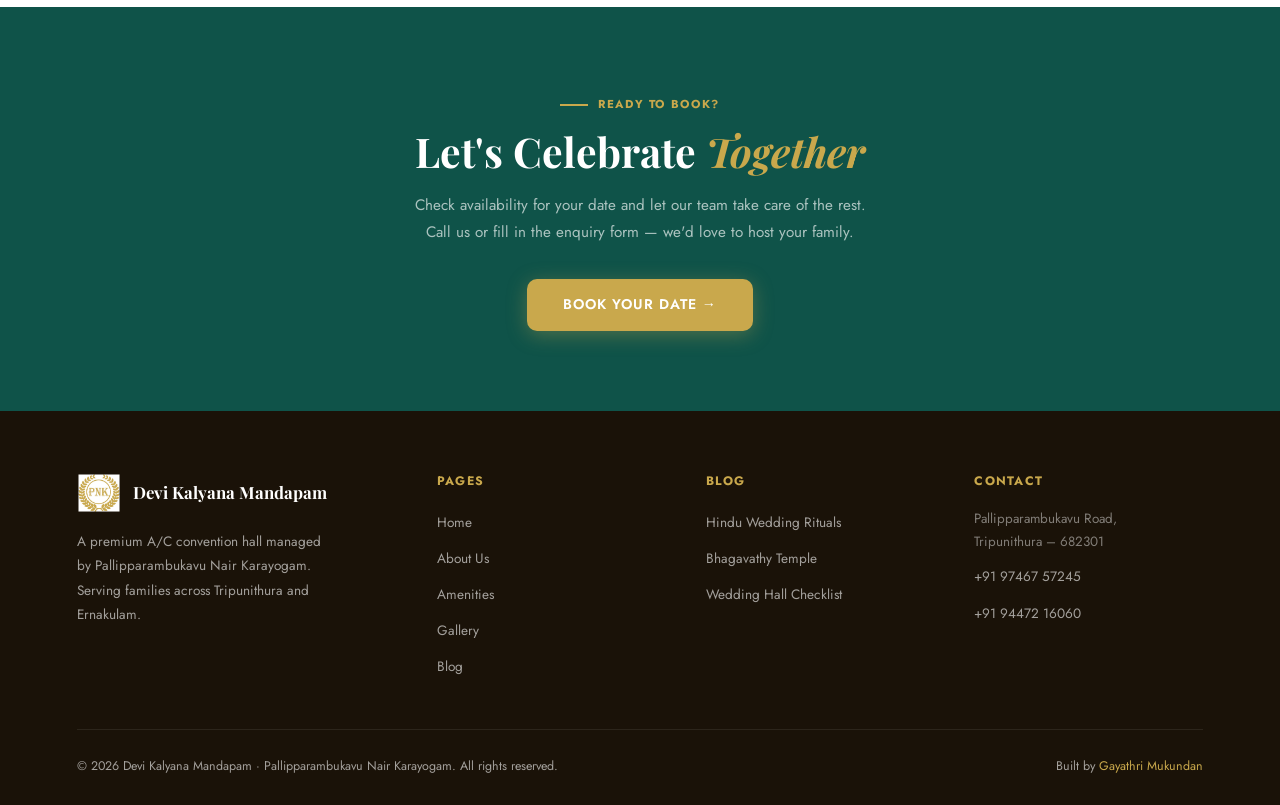
==== commit 8c01c34d: "Update index.html" ====
--- a/about/index.html
+++ b/about/index.html
@@ -92,7 +92,7 @@
   <div class="section-inner">
     <div style="text-align:center;margin-bottom:14px" class="reveal">
       <div class="section-tag" style="justify-content:center">The People Behind It</div>
-      <h2 class="section-title">Our Current<em>Leadership Team</em></h2>
+      <h2 class="section-title">Our Current <em>Leadership Team</em></h2>
       <p class="section-body" style="max-width:520px;margin:0 auto">Pallipparambukavu Nair Karayogam is led by a dedicated team of community representatives committed to excellence and service.</p>
     </div>
     <div class="team-grid">
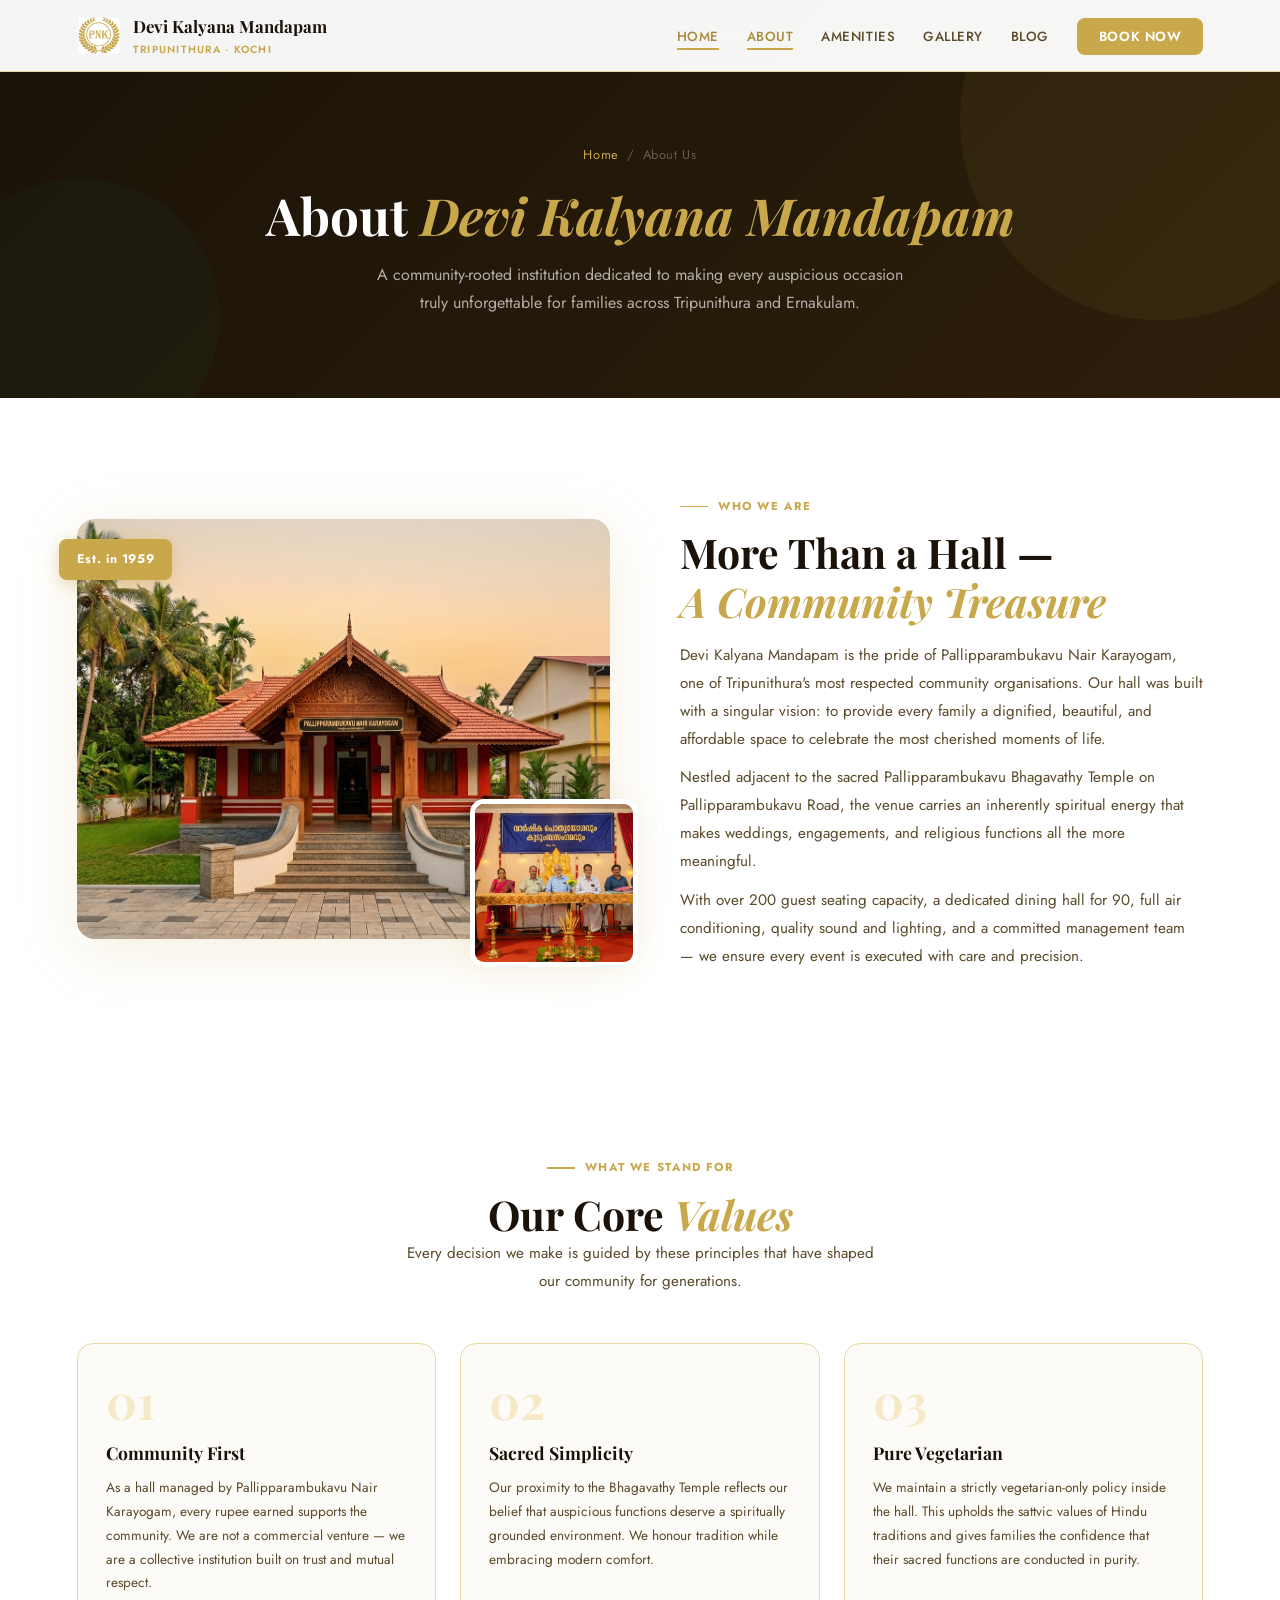
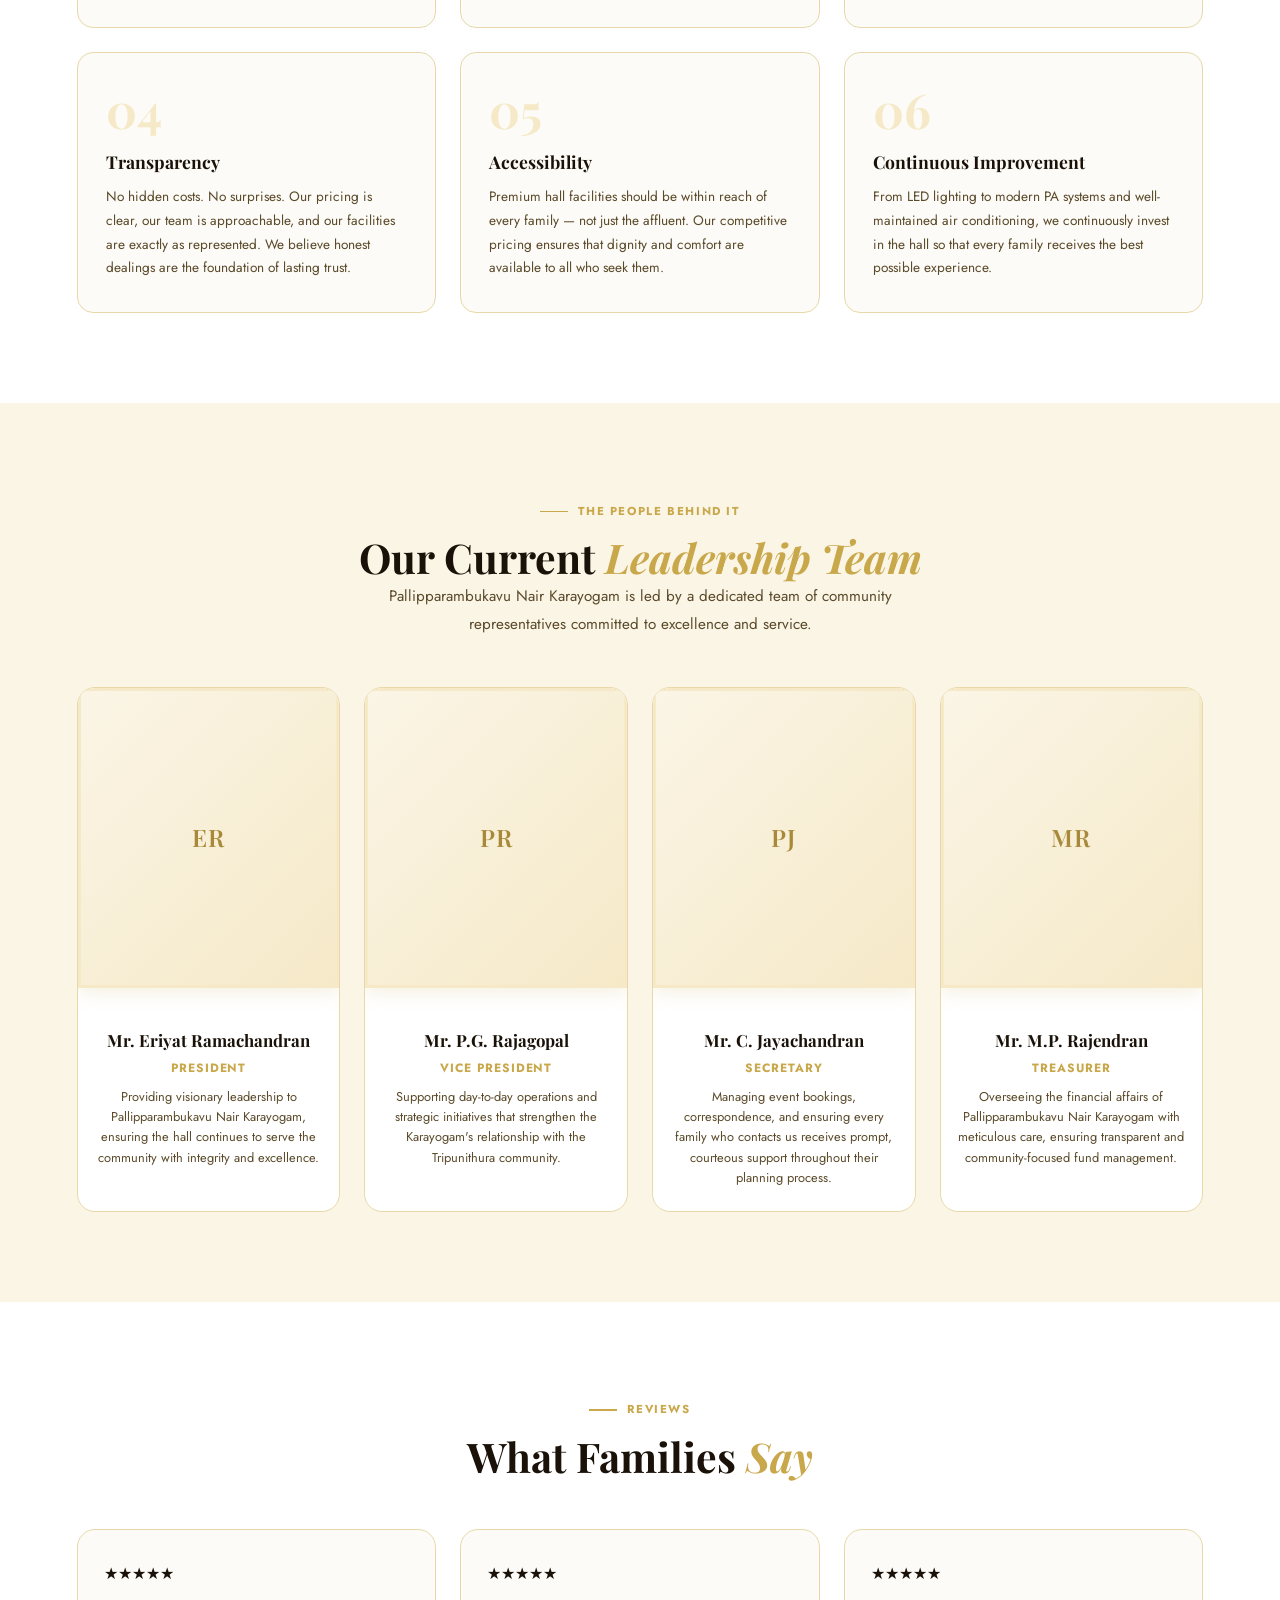
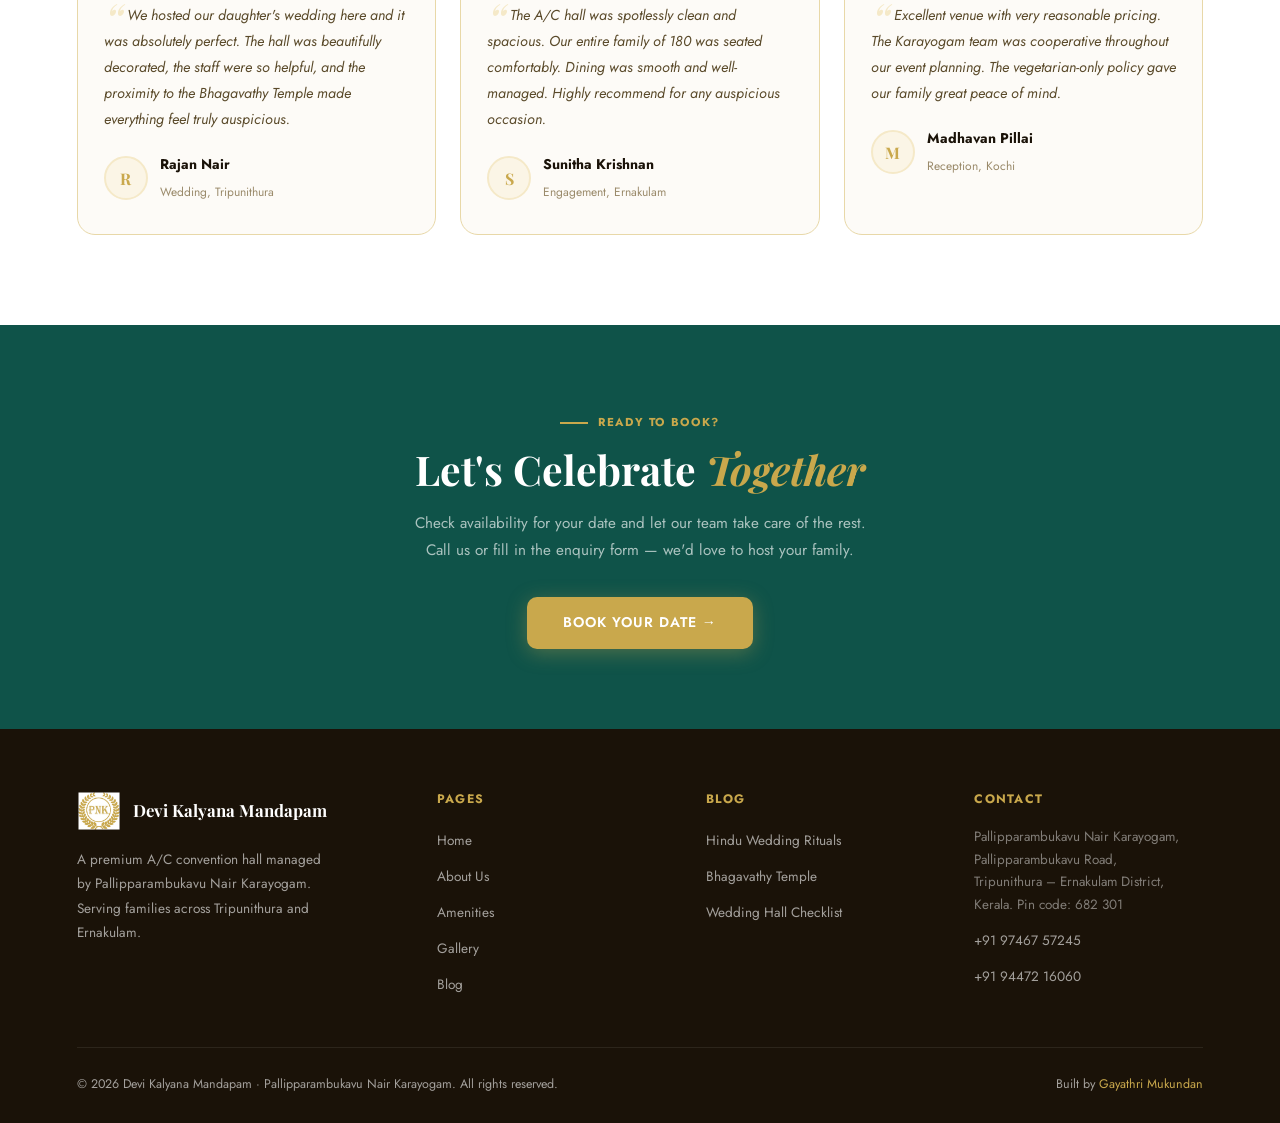
==== commit d9815abf: "commit" ====
--- a/about/index.html
+++ b/about/index.html
@@ -53,9 +53,9 @@
   <div class="section-inner">
     <div class="about-grid">
       <div class="about-img-stack reveal">
-        <img src="../assets/team-about-page.jpg" onerror="this.style.background='linear-gradient(135deg,#f5e9c8,#fbf5e6)';this.style.height='420px';this.removeAttribute('src')" alt="Devi Kalyana Mandapam decorated for engagement ceremony" class="about-img-main" />
-        <img src="../assets/team-premium-card.jpg" onerror="this.style.display='none'" alt="Hall stage setup" class="about-img-thumb" />
-        <div class="about-badge">Est. by PNK</div>
+        <img src="../assets/karayogam premises.png" onerror="this.style.background='linear-gradient(135deg,#f5e9c8,#fbf5e6)';this.style.height='420px';this.removeAttribute('src')" alt="Devi Kalyana Mandapam decorated for engagement ceremony" class="about-img-main" loading="lazy"/>
+        <img src="../assets/karayagoam-team.png" onerror="this.style.display='none'" alt="Hall stage setup" class="about-img-thumb" loading="lazy" />
+        <div class="about-badge">Est. in 1959</div>
       </div>
       <div class="about-text reveal">
         <div class="section-tag">Who We Are</div>
@@ -95,9 +95,19 @@
       <h2 class="section-title">Our Current <em>Leadership Team</em></h2>
       <p class="section-body" style="max-width:520px;margin:0 auto">Pallipparambukavu Nair Karayogam is led by a dedicated team of community representatives committed to excellence and service.</p>
     </div>
+
     <div class="team-grid">
 
       <div class="team-card reveal">
+        <div class="team-photo-wrap">
+          <img
+            src="../assets/eriyat_ramachandran.png"
+            alt="Mr. Eriyat Ramachandran – President, Pallipparambukavu Nair Karayogam"
+            loading="lazy"
+            onerror="this.style.display='none';this.nextElementSibling.style.display='flex'"
+          />
+          <div class="team-avatar" style="display:none">ER</div>
+        </div>
         <div class="team-info">
           <h3>Mr. Eriyat Ramachandran</h3>
           <span class="role">President</span>
@@ -106,6 +116,15 @@
       </div>
 
       <div class="team-card reveal">
+        <div class="team-photo-wrap">
+          <img
+            src="../assets/Rajagopal.png"
+            alt="Mr. P.G. Rajagopal – Vice President, Pallipparambukavu Nair Karayogam"
+            loading="lazy"
+            onerror="this.style.display='none';this.nextElementSibling.style.display='flex'"
+          />
+          <div class="team-avatar" style="display:none">PR</div>
+        </div>
         <div class="team-info">
           <h3>Mr. P.G. Rajagopal</h3>
           <span class="role">Vice President</span>
@@ -114,14 +133,32 @@
       </div>
 
       <div class="team-card reveal">
-        <div class="team-info">
-          <h3>Mr. P. Jayachandran</h3>
+        <div class="team-photo-wrap">
+          <img
+            src="../assets/cjayachandran_secretarry.png"
+            alt="Mr. P. Jayachandran – Secretary, Pallipparambukavu Nair Karayogam"
+            loading="lazy"
+            onerror="this.style.display='none';this.nextElementSibling.style.display='flex'"
+          />
+          <div class="team-avatar" style="display:none">PJ</div>
+        </div>
+        <div class="team-info">
+          <h3>Mr. C. Jayachandran</h3>
           <span class="role">Secretary</span>
           <p>Managing event bookings, correspondence, and ensuring every family who contacts us receives prompt, courteous support throughout their planning process.</p>
         </div>
       </div>
 
       <div class="team-card reveal">
+        <div class="team-photo-wrap">
+          <img
+            src="../assets/mpRajendran.png"
+            alt="Mr. M.P. Rajendran – Treasurer, Pallipparambukavu Nair Karayogam"
+            loading="lazy"
+            onerror="this.style.display='none';this.nextElementSibling.style.display='flex'"
+          />
+          <div class="team-avatar" style="display:none">MR</div>
+        </div>
         <div class="team-info">
           <h3>Mr. M.P. Rajendran</h3>
           <span class="role">Treasurer</span>
@@ -130,8 +167,6 @@
       </div>
 
     </div>
-
-    
   </div>
 </section>
 
@@ -168,7 +203,7 @@
     <div class="footer-brand"><div class="footer-brand-logo"><img src="../assets/PNK_Logo_Golden.png" alt="PNK Logo" /><span>Devi Kalyana Mandapam</span></div><p>A premium A/C convention hall managed by Pallipparambukavu Nair Karayogam. Serving families across Tripunithura and Ernakulam.</p></div>
     <div class="footer-col"><h4>Pages</h4><ul><li><a href="../index.html">Home</a></li><li><a href="index.html">About Us</a></li><li><a href="../amenities/index.html">Amenities</a></li><li><a href="../gallery/index.html">Gallery</a></li><li><a href="../blog/index.html">Blog</a></li></ul></div>
     <div class="footer-col"><h4>Blog</h4><ul><li><a href="../blog/hindu-wedding-rituals-guide.html">Hindu Wedding Rituals</a></li><li><a href="../blog/pallipparambukavu-bhagavathy-temple.html">Bhagavathy Temple</a></li><li><a href="../blog/wedding-hall-checklist-kerala.html">Wedding Hall Checklist</a></li></ul></div>
-    <div class="footer-col"><h4>Contact</h4><ul><li style="font-size:.84rem;line-height:1.7;color:rgba(255,255,255,0.45)">Pallipparambukavu Road,<br>Tripunithura – 682301</li><li><a href="tel:+919746757245">+91 97467 57245</a></li><li><a href="tel:+919447216060">+91 94472 16060</a></li></ul></div>
+    <div class="footer-col"><h4>Contact</h4><ul><li style="font-size:.84rem;line-height:1.7;color:rgba(255,255,255,0.45)">Pallipparambukavu Nair Karayogam, Pallipparambukavu Road,<br>Tripunithura – Ernakulam District, Kerala. Pin code: 682 301</li><li><a href="tel:+919746757245">+91 97467 57245</a></li><li><a href="tel:+919447216060">+91 94472 16060</a></li></ul></div>
   </div>
   <div class="footer-bottom"><p>© <span class="current-year"></span> Devi Kalyana Mandapam · Pallipparambukavu Nair Karayogam. All rights reserved.</p><p>Built by <span style="color:var(--teal-light)"><a href="https://gayathri282.github.io/Gayathri.github.io/" target="_blank">Gayathri Mukundan</a></span></p></div>
 </footer>
--- a/css/style.css
+++ b/css/style.css
@@ -555,12 +555,28 @@
 .faq-item.open .faq-a { max-height: 300px; }
 .faq-a p { padding: 0 22px 18px; font-size: 0.88rem; color: var(--text-mid); line-height: 1.8; }
 
-/* ═══════════════════════════════════════
+/* Pricing options grid */
+.pricing-options-grid {
+  display: grid;
+  grid-template-columns: 1fr 1fr;
+  gap: 28px;
+  max-width: 700px;
+  margin: 0 auto;
+}
+
+@media (max-width: 640px) {
+  .pricing-options-grid {
+    grid-template-columns: 1fr;
+    max-width: 100%;
+    gap: 18px;
+  }
+}
+══════════════════════════════════════
    GALLERY PAGE
 ═══════════════════════════════════════ */
 .gallery-full-grid {
   display: grid;
-  grid-template-columns: repeat(3, 1fr);
+  grid-template-columns: repeat(3, 1fr) !important;
   gap: 16px;
 }
 .gallery-full-item {
@@ -673,3 +689,90 @@
   .footer-grid { grid-template-columns: 1fr; gap: 26px; }
   .page-hero { padding: 120px 5% 60px; }
 }
+
+/* ── GALLERY FULL GRID ── */
+.gallery-full-grid {
+  display: grid;
+  grid-template-columns: repeat(3, 1fr);
+  gap: 16px;
+}
+
+.gallery-full-item {
+  border-radius: 14px;
+  overflow: hidden;
+  position: relative;
+  cursor: pointer;
+  background: var(--gold-pale);
+}
+
+.gallery-full-item img {
+  width: 100%;
+  height: 260px;
+  object-fit: cover;
+  transition: transform 0.5s ease;
+  display: block;
+}
+
+.gallery-full-item:hover img { transform: scale(1.05); }
+.gallery-full-item .g-overlay { opacity: 0; transition: opacity var(--transition); }
+.gallery-full-item:hover .g-overlay { opacity: 1; }
+
+/* Tablet */
+@media (max-width: 1024px) {
+  .gallery-full-grid { grid-template-columns: repeat(2, 1fr); }
+}
+@media (min-width: 1024px) {
+  .gallery-full-grid { grid-template-columns: repeat(3, 1fr); }
+}
+/* Mobile */
+@media (max-width: 640px) {
+  .gallery-full-grid { grid-template-columns: 1fr; }
+}
+/* #home{
+  background-image: linear-gradient(rgba(26, 18, 8, 0.60), rgba(26, 18, 8, 0.60)),
+    url('../assets/hall-interior-devi\ kalyana\ mandapam.png');
+  background-size: cover;
+  background-position: center;
+} */
+
+/* ── TEAM PHOTO ─────────────────────────────────────────── */
+
+
+.team-photo-wrap img {
+  width: 100%;
+  height: 100%;
+  object-fit: cover;
+  object-position: center top; /* shows face not torso */
+  display: block;
+  transition: transform 0.4s ease;
+}
+
+.team-card:hover .team-photo-wrap img {
+  transform: scale(1.06);
+}
+
+/* Fallback avatar — shows initials when no photo */
+.team-avatar {
+  width: 100%;
+  height: 100%;
+  background: linear-gradient(135deg, var(--gold-pale), var(--gold-tint));
+  color: var(--gold-dark);
+  font-family: var(--ff-head);
+  font-size: 1.5rem;
+  font-weight: 600;
+  align-items: center;
+  justify-content: center;
+  letter-spacing: 0.04em;
+}
+.team-photo-wrap {
+    width: 100%;
+    height: 300px;
+    /* border-radius: 50%; */
+    overflow: hidden;
+    margin: 0 auto 18px;
+    border: 3px solid var(--gold-tint);
+    box-shadow: 0 4px 18px rgba(201, 168, 76, 0.18);
+    background: var(--gold-pale);
+    flex-shrink: 0;
+    object-fit: cover;
+}
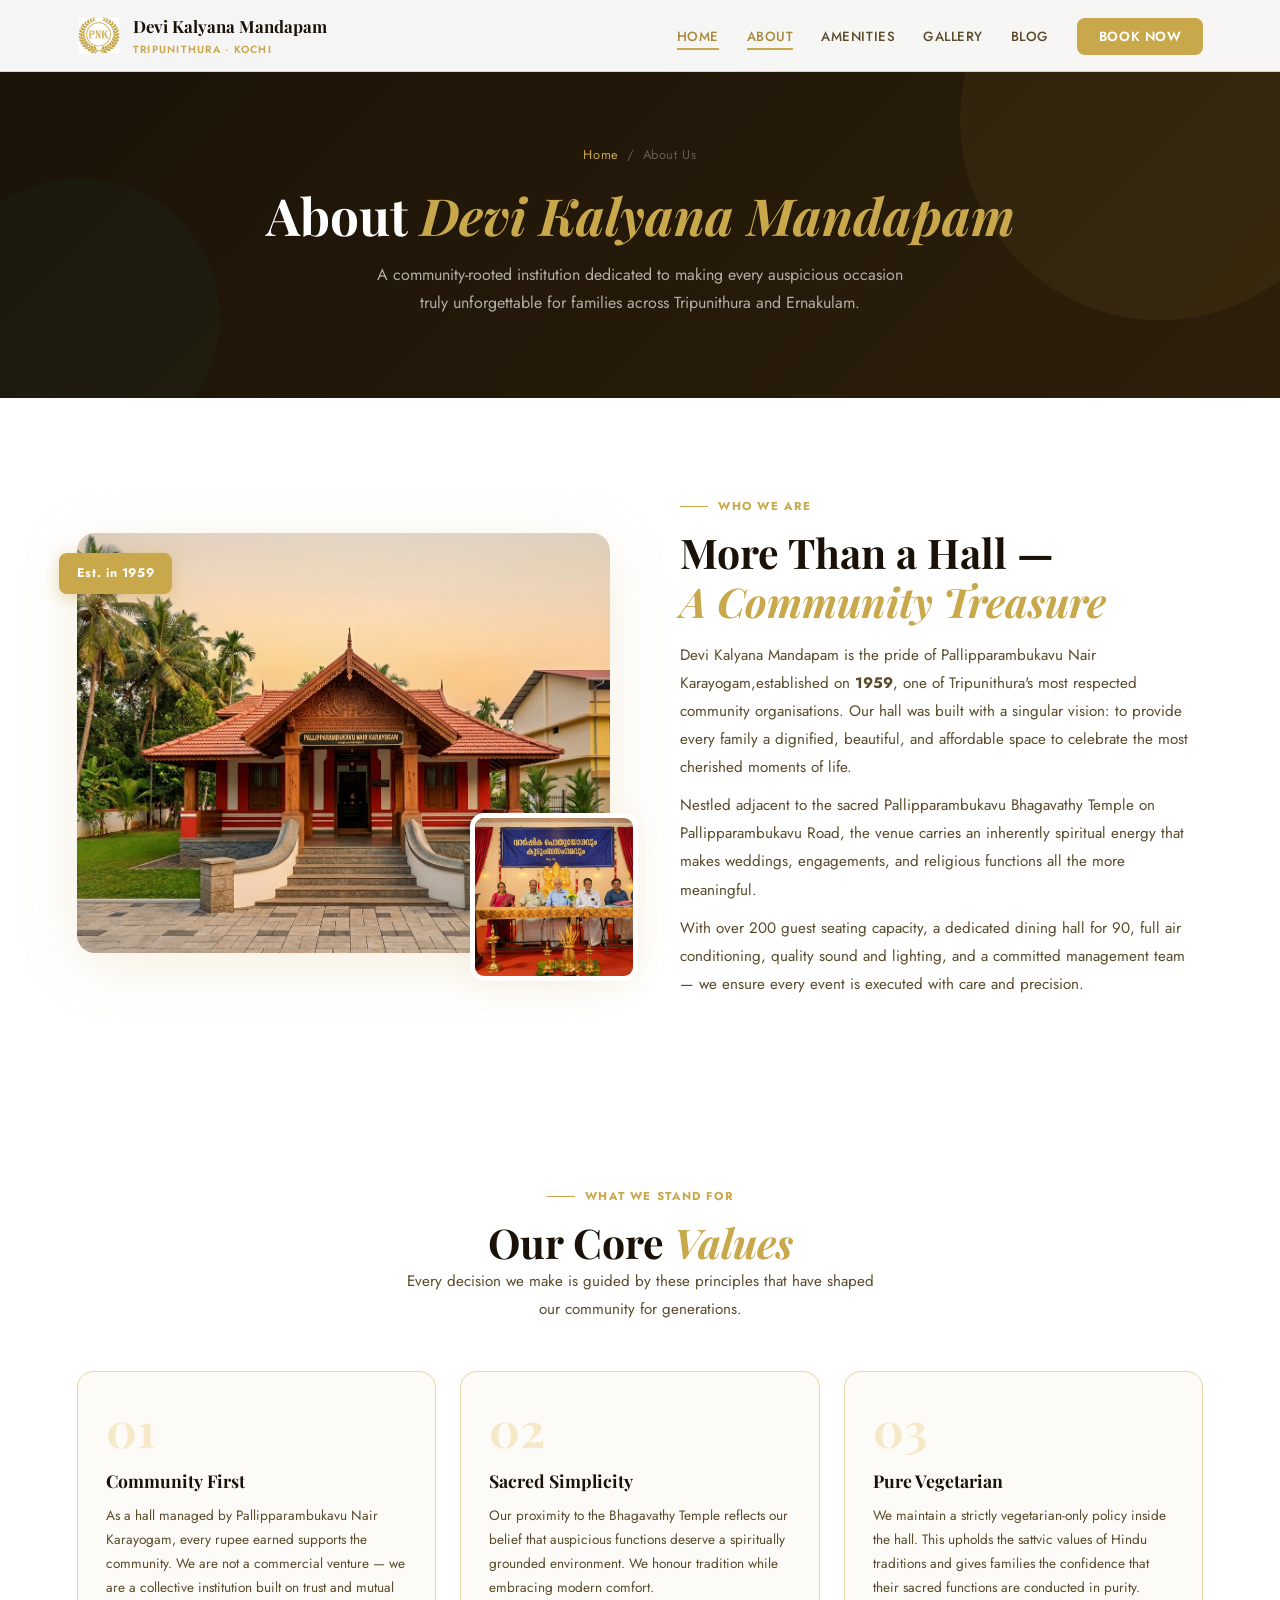
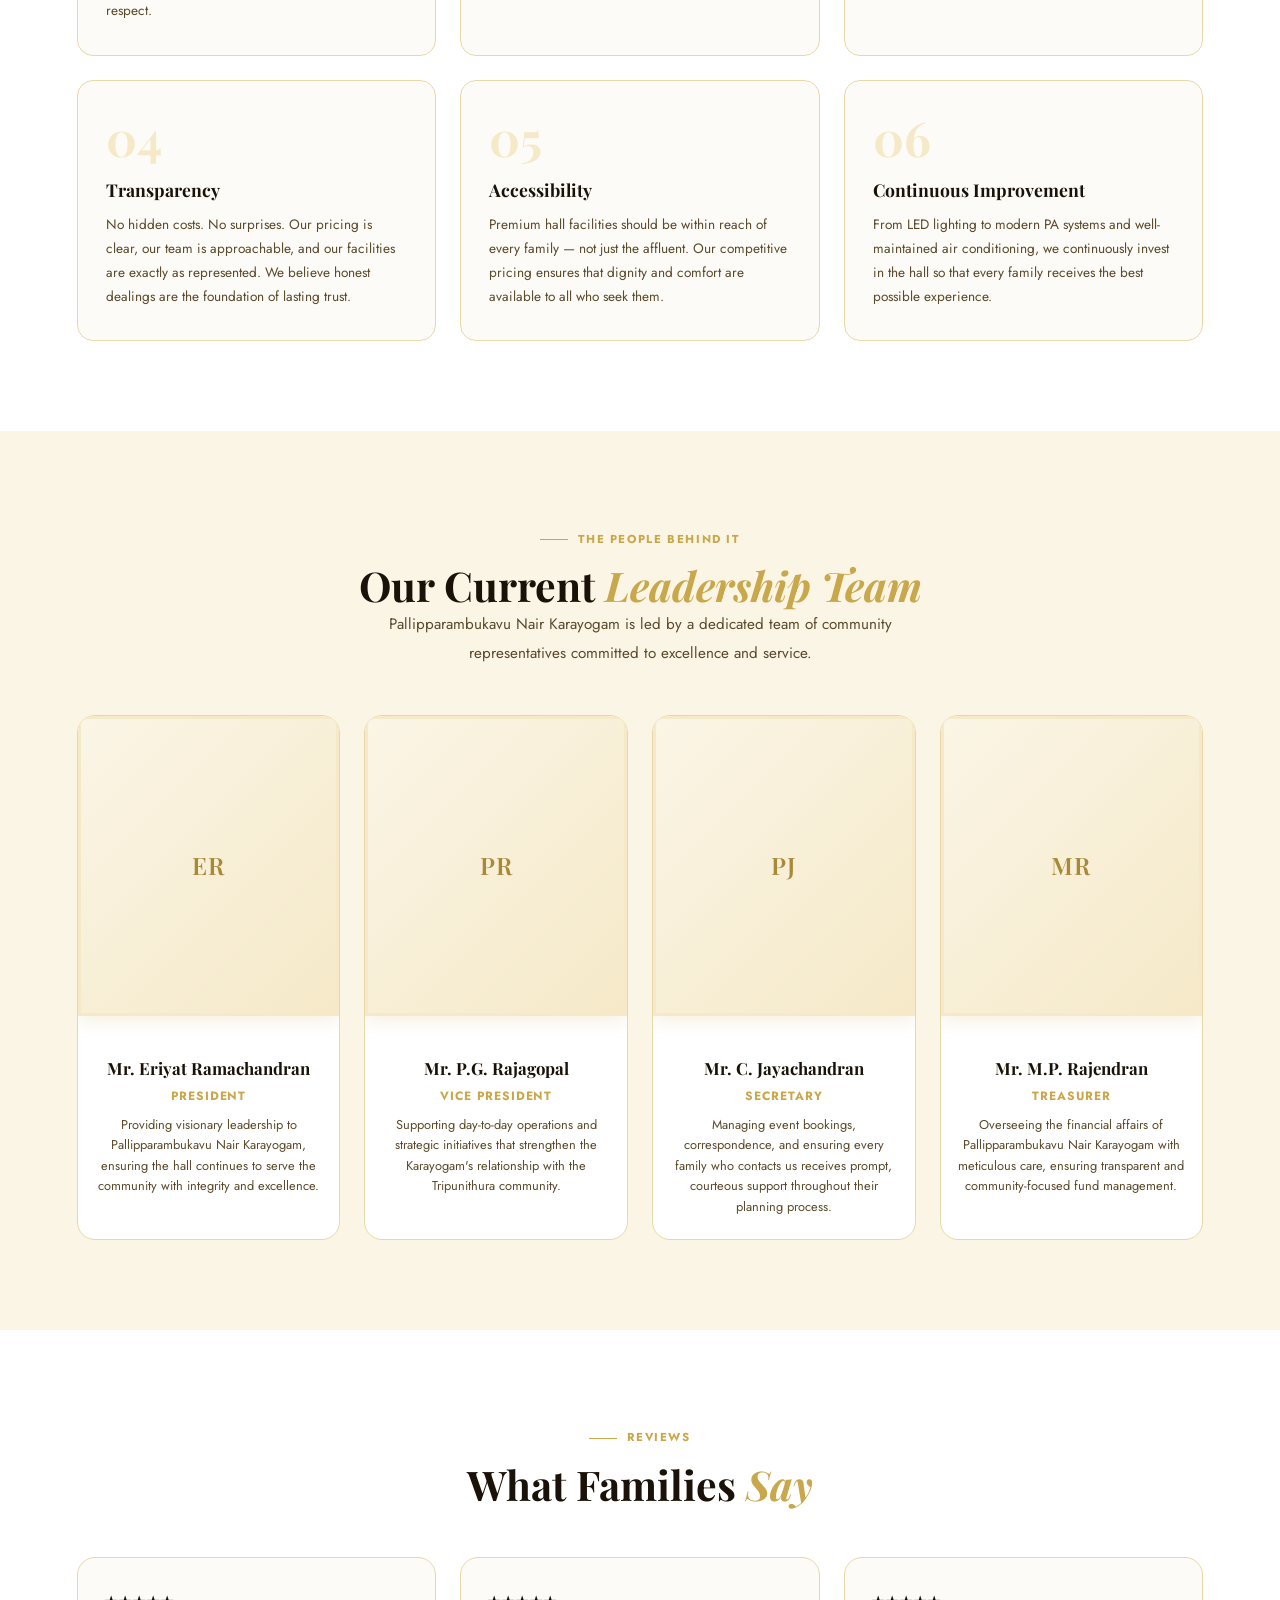
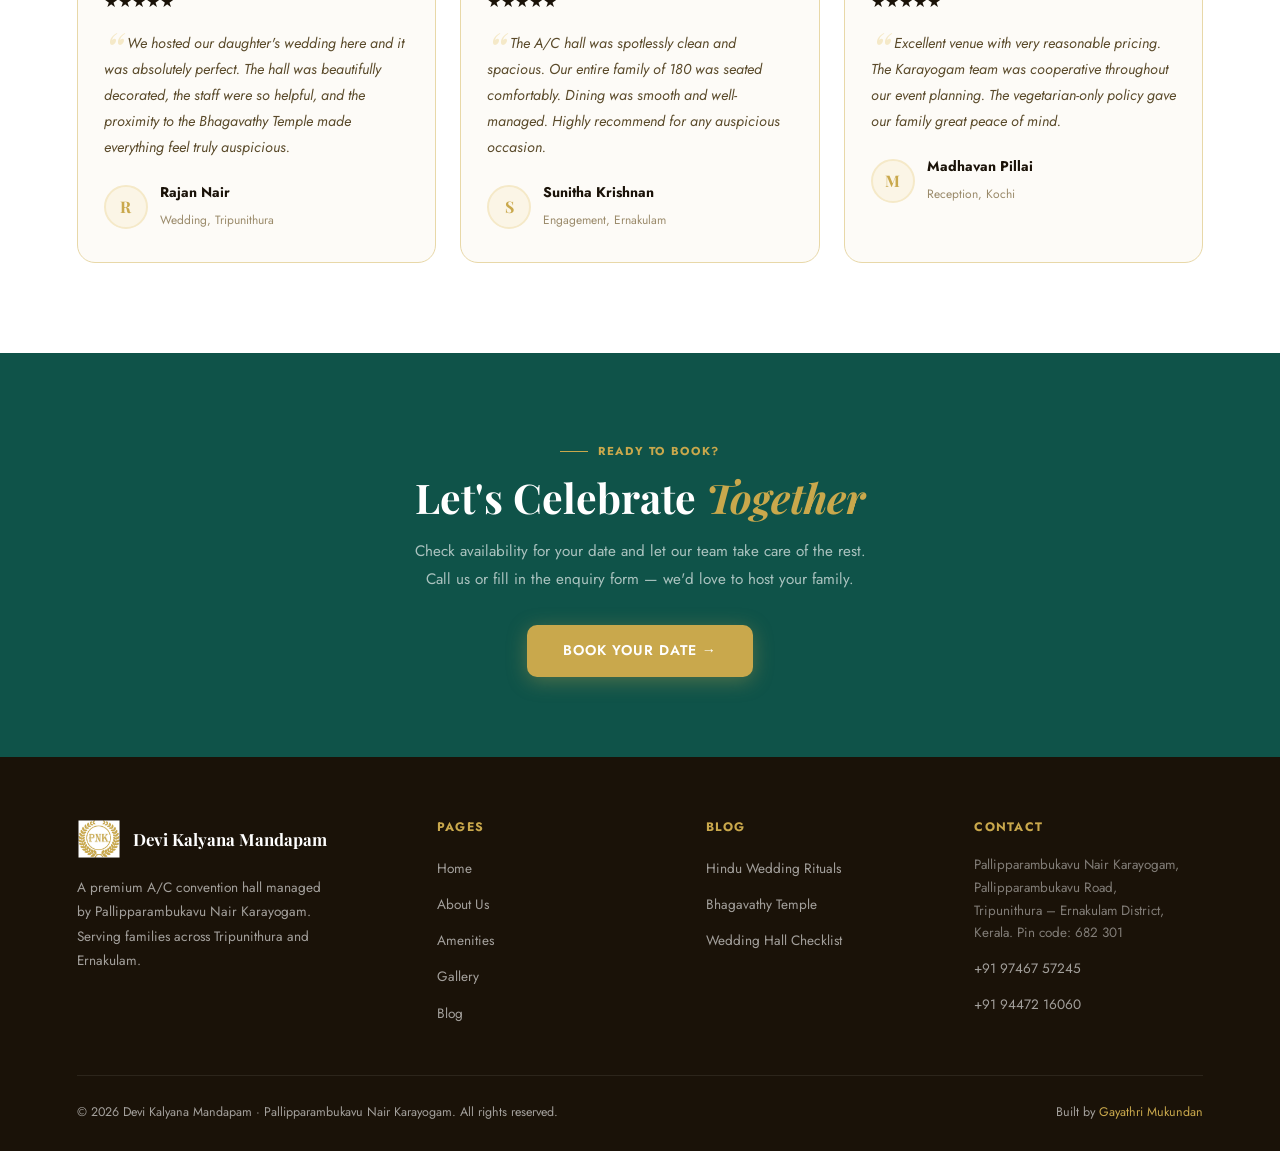
==== commit 8144f2f3: "Update index.html" ====
--- a/about/index.html
+++ b/about/index.html
@@ -60,7 +60,7 @@
       <div class="about-text reveal">
         <div class="section-tag">Who We Are</div>
         <h2 class="section-title">More Than a Hall —<br><em>A Community Treasure</em></h2>
-        <p class="section-body">Devi Kalyana Mandapam is the pride of Pallipparambukavu Nair Karayogam, one of Tripunithura's most respected community organisations. Our hall was built with a singular vision: to provide every family a dignified, beautiful, and affordable space to celebrate the most cherished moments of life.</p>
+        <p class="section-body">Devi Kalyana Mandapam is the pride of Pallipparambukavu Nair Karayogam,established on <strong>1959</strong>, one of Tripunithura's most respected community organisations. Our hall was built with a singular vision: to provide every family a dignified, beautiful, and affordable space to celebrate the most cherished moments of life.</p>
         <p class="section-body mt-10">Nestled adjacent to the sacred Pallipparambukavu Bhagavathy Temple on Pallipparambukavu Road, the venue carries an inherently spiritual energy that makes weddings, engagements, and religious functions all the more meaningful.</p>
         <p class="section-body mt-10">With over 200 guest seating capacity, a dedicated dining hall for 90, full air conditioning, quality sound and lighting, and a committed management team — we ensure every event is executed with care and precision.</p>
       </div>
